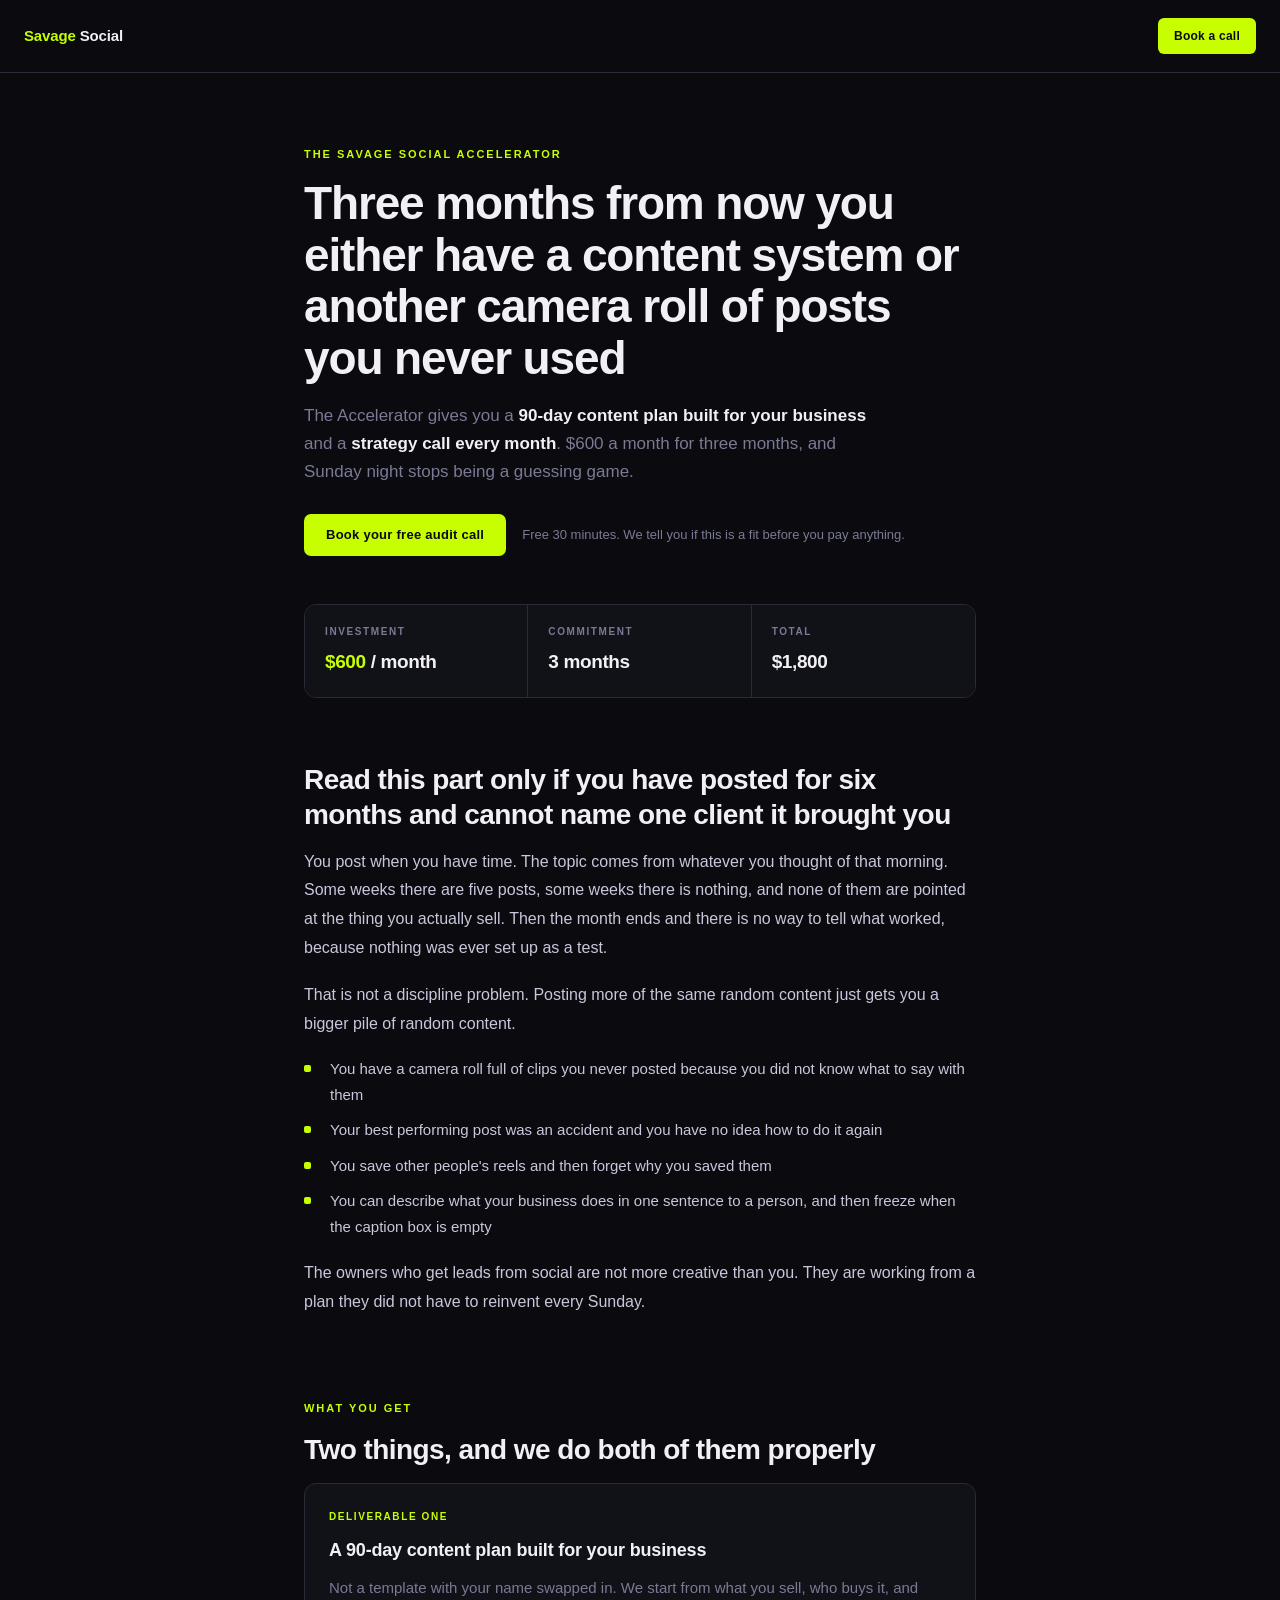
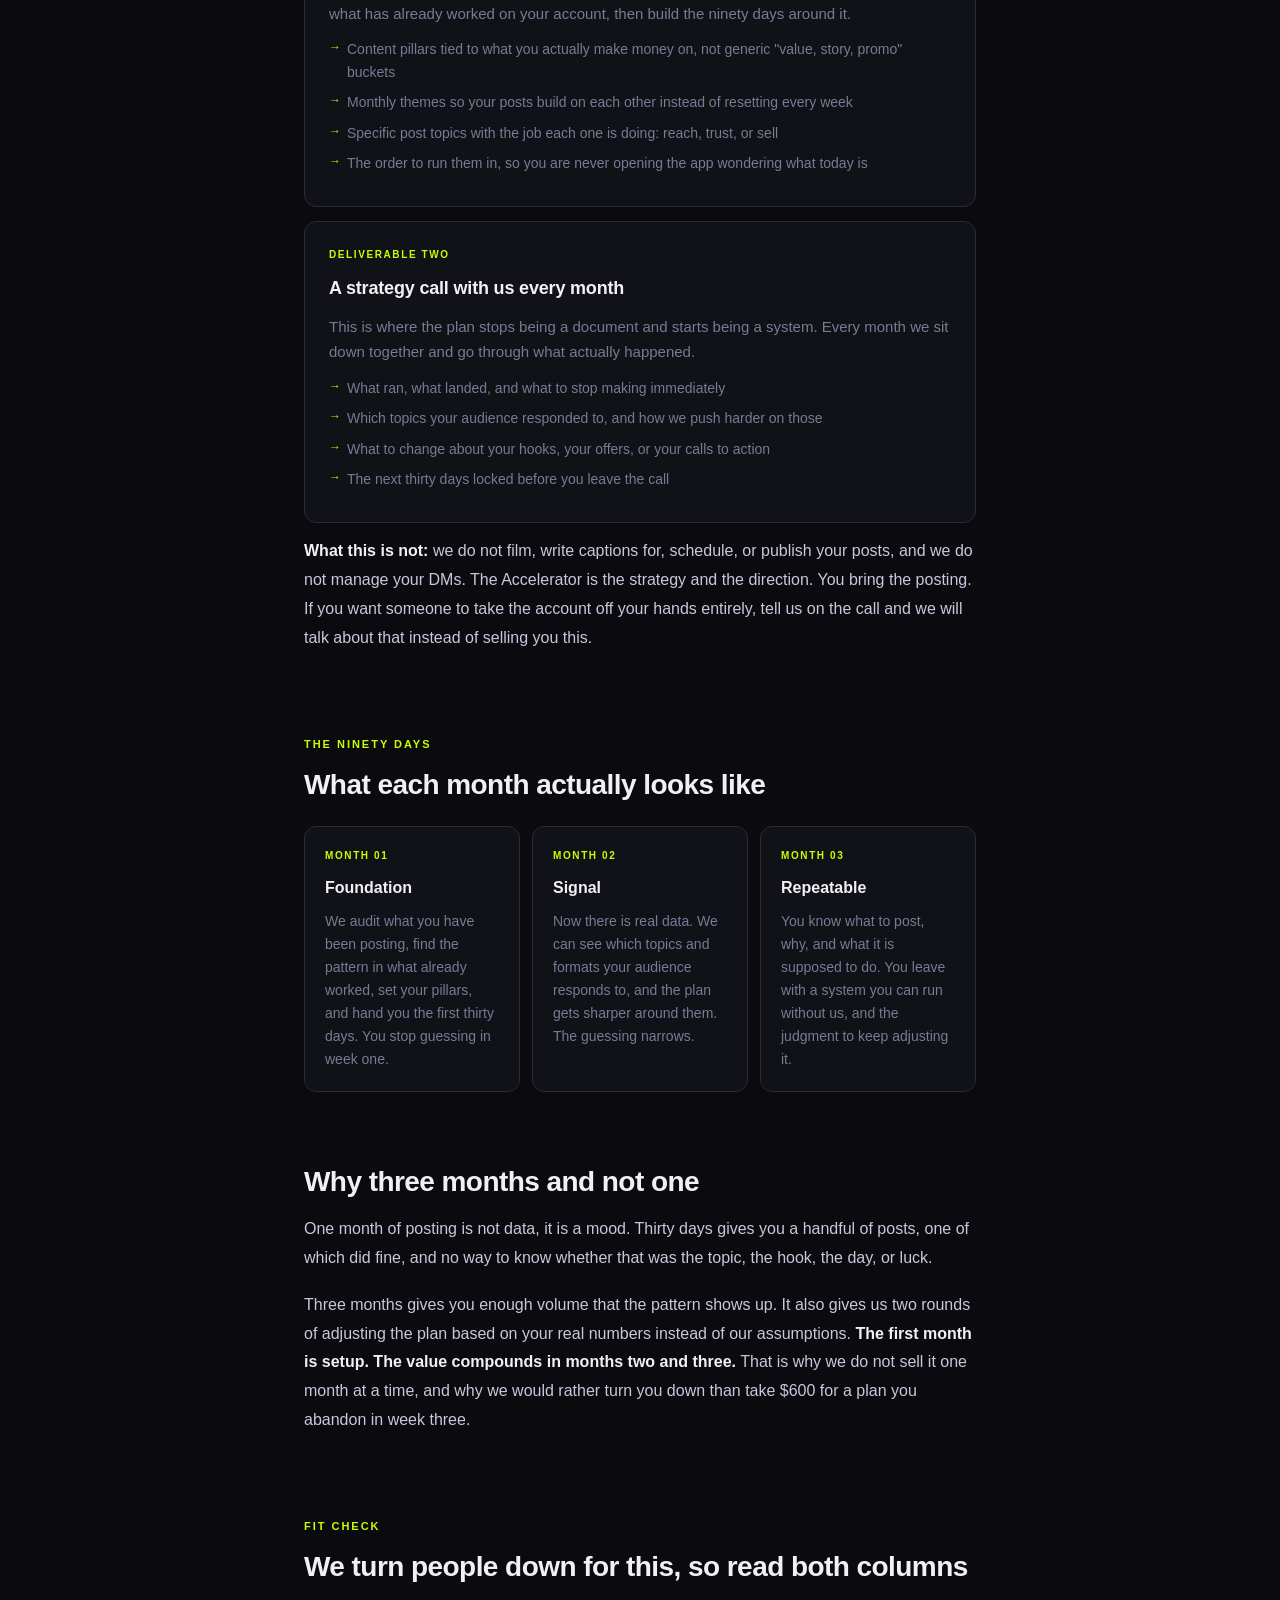
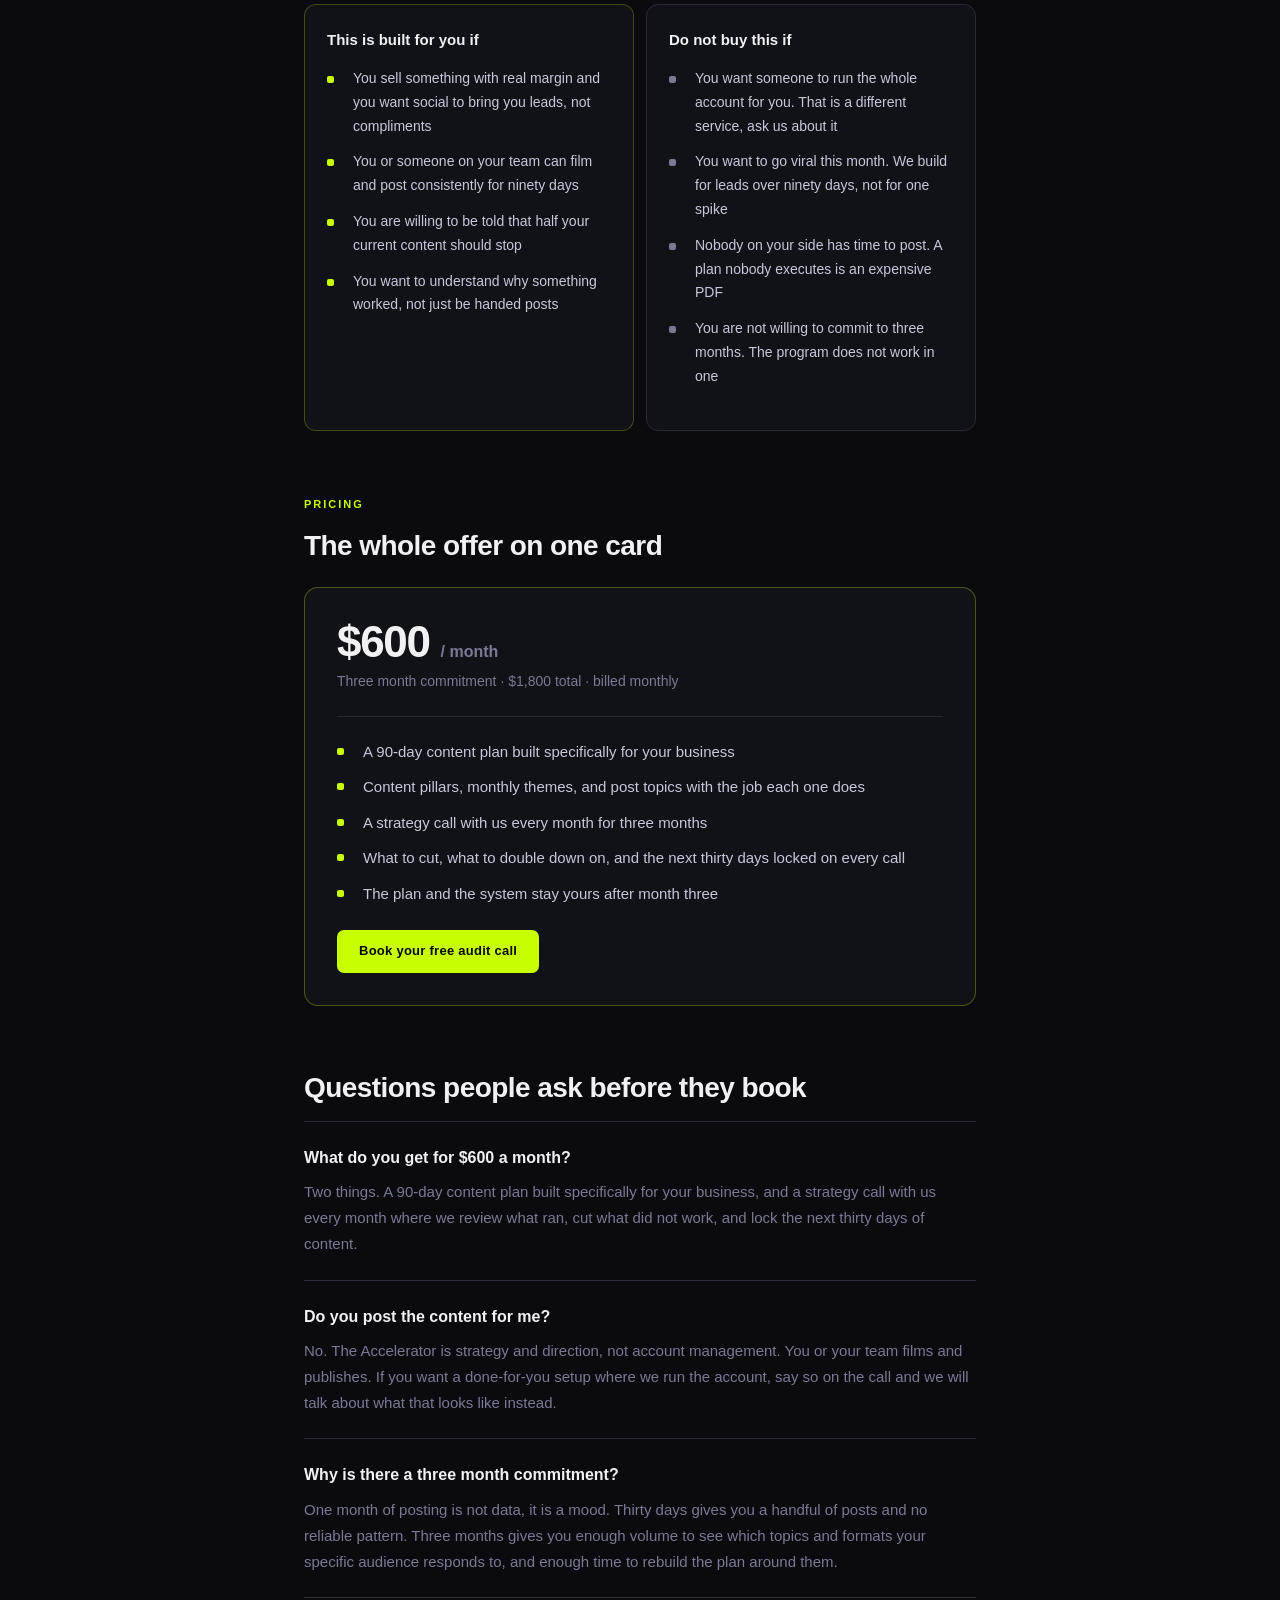
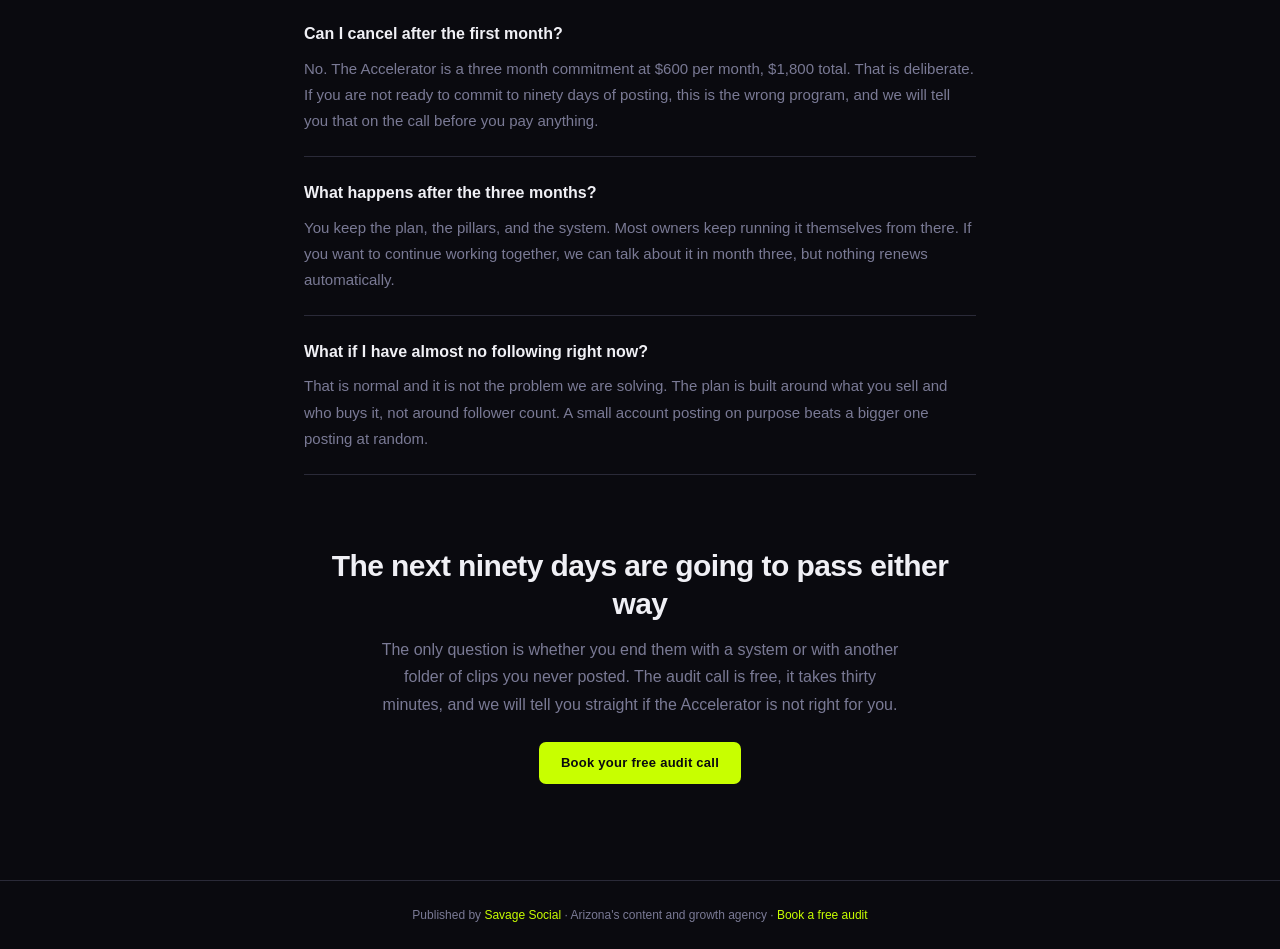
==== accelerator/index.html @ 9d1bd741 "Add SM Accelerator landing page ($600/mo, 3-month commitment) New /accelerator/ sales page for the S" ====
<!DOCTYPE html>
<html lang="en">
<head>
  <meta charset="UTF-8" />
  <meta name="viewport" content="width=device-width, initial-scale=1.0" />
  <title>Social Media Accelerator: $600/month, 3 months | Savage Social</title>
  <meta name="description" content="A 90-day content plan built for your business plus a strategy call every month. $600 a month, three month commitment, from Savage Social in Arizona." />
  <link rel="canonical" href="https://savagesocial.com/accelerator/" />
  <link rel="stylesheet" href="/styles.css" />

  <meta property="og:title" content="The Savage Social Accelerator, $600/month" />
  <meta property="og:description" content="A 90-day content plan built for your business plus a strategy call every month. Three months, because one month of posting is not data." />
  <meta property="og:type" content="website" />
  <meta property="og:url" content="https://savagesocial.com/accelerator/" />

  <script type="application/ld+json">
  {
    "@context": "https://schema.org",
    "@type": "Service",
    "name": "Savage Social Accelerator",
    "serviceType": "Social media strategy program",
    "provider": {
      "@type": "Organization",
      "name": "Savage Social",
      "url": "https://savagesocial.com"
    },
    "areaServed": "US",
    "description": "A 90-day social media content plan built for your business, plus a strategy call every month, over a three month engagement.",
    "offers": {
      "@type": "Offer",
      "price": "600",
      "priceCurrency": "USD",
      "url": "https://savagesocial.com/accelerator/",
      "priceSpecification": {
        "@type": "UnitPriceSpecification",
        "price": "600",
        "priceCurrency": "USD",
        "billingDuration": 1,
        "billingIncrement": 1,
        "unitCode": "MON"
      }
    }
  }
  </script>

  <script type="application/ld+json">
  {
    "@context": "https://schema.org",
    "@type": "FAQPage",
    "mainEntity": [
      {
        "@type": "Question",
        "name": "What do you get for $600 a month?",
        "acceptedAnswer": {
          "@type": "Answer",
          "text": "Two things. A 90-day content plan built specifically for your business, and a strategy call with us every month where we review what ran, cut what did not work, and lock the next 30 days of content."
        }
      },
      {
        "@type": "Question",
        "name": "Do you post the content for me?",
        "acceptedAnswer": {
          "@type": "Answer",
          "text": "No. The Accelerator is strategy and direction, not account management. You or your team films and publishes. If you want a done-for-you setup where we run the account, say so on the call and we will talk about what that looks like instead."
        }
      },
      {
        "@type": "Question",
        "name": "Why is there a three month commitment?",
        "acceptedAnswer": {
          "@type": "Answer",
          "text": "One month of posting is not data, it is a mood. Thirty days gives you a handful of posts and no reliable pattern. Three months gives you enough volume to see which topics and formats your specific audience responds to, and enough time to build the plan around them."
        }
      },
      {
        "@type": "Question",
        "name": "Can I cancel after the first month?",
        "acceptedAnswer": {
          "@type": "Answer",
          "text": "No. The Accelerator is a three month commitment at $600 per month, $1,800 total. That is deliberate. If you are not ready to commit to ninety days of posting, this is the wrong program and we will tell you that on the call before you pay anything."
        }
      },
      {
        "@type": "Question",
        "name": "What happens after the three months?",
        "acceptedAnswer": {
          "@type": "Answer",
          "text": "You keep the plan, the pillars, and the system. Most owners continue running it themselves. If you want to keep working together after month three, we can talk about it then, but nothing renews automatically."
        }
      }
    ]
  }
  </script>
</head>
<body>

<nav>
  <a class="nav-logo" href="https://savagesocial.com"><span>Savage</span> Social</a>
  <a class="nav-cta" href="https://calendly.com/arinatann/full-social-media-audit">Book a call</a>
</nav>

<div class="lp-hero">
  <div class="lp-eyebrow">The Savage Social Accelerator</div>
  <h1>Three months from now you either have a content system or another camera roll of posts you never used</h1>
  <p class="lp-sub">The Accelerator gives you a <strong>90-day content plan built for your business</strong> and a <strong>strategy call every month</strong>. $600 a month for three months, and Sunday night stops being a guessing game.</p>
  <div class="lp-cta-row">
    <a class="cta-btn" href="https://calendly.com/arinatann/full-social-media-audit" target="_blank">Book your free audit call</a>
    <span class="lp-cta-note">Free 30 minutes. We tell you if this is a fit before you pay anything.</span>
  </div>
</div>

<div class="price-strip-wrap">
  <div class="price-strip-inner">
    <div class="price-cell">
      <div class="price-k">Investment</div>
      <div class="price-v"><span>$600</span> / month</div>
    </div>
    <div class="price-cell">
      <div class="price-k">Commitment</div>
      <div class="price-v">3 months</div>
    </div>
    <div class="price-cell">
      <div class="price-k">Total</div>
      <div class="price-v">$1,800</div>
    </div>
  </div>
</div>

<div class="lp-section">
  <h2>Read this part only if you have posted for six months and cannot name one client it brought you</h2>
  <p>You post when you have time. The topic comes from whatever you thought of that morning. Some weeks there are five posts, some weeks there is nothing, and none of them are pointed at the thing you actually sell. Then the month ends and there is no way to tell what worked, because nothing was ever set up as a test.</p>
  <p>That is not a discipline problem. Posting more of the same random content just gets you a bigger pile of random content.</p>
  <ul class="check-list">
    <li>You have a camera roll full of clips you never posted because you did not know what to say with them</li>
    <li>Your best performing post was an accident and you have no idea how to do it again</li>
    <li>You save other people's reels and then forget why you saved them</li>
    <li>You can describe what your business does in one sentence to a person, and then freeze when the caption box is empty</li>
  </ul>
  <p>The owners who get leads from social are not more creative than you. They are working from a plan they did not have to reinvent every Sunday.</p>
</div>

<div class="lp-section">
  <div class="lp-eyebrow">What you get</div>
  <h2>Two things, and we do both of them properly</h2>

  <div class="deliverable">
    <div class="deliverable-tag">Deliverable one</div>
    <h3>A 90-day content plan built for your business</h3>
    <p>Not a template with your name swapped in. We start from what you sell, who buys it, and what has already worked on your account, then build the ninety days around it.</p>
    <ul>
      <li>Content pillars tied to what you actually make money on, not generic "value, story, promo" buckets</li>
      <li>Monthly themes so your posts build on each other instead of resetting every week</li>
      <li>Specific post topics with the job each one is doing: reach, trust, or sell</li>
      <li>The order to run them in, so you are never opening the app wondering what today is</li>
    </ul>
  </div>

  <div class="deliverable">
    <div class="deliverable-tag">Deliverable two</div>
    <h3>A strategy call with us every month</h3>
    <p>This is where the plan stops being a document and starts being a system. Every month we sit down together and go through what actually happened.</p>
    <ul>
      <li>What ran, what landed, and what to stop making immediately</li>
      <li>Which topics your audience responded to, and how we push harder on those</li>
      <li>What to change about your hooks, your offers, or your calls to action</li>
      <li>The next thirty days locked before you leave the call</li>
    </ul>
  </div>

  <p><strong>What this is not:</strong> we do not film, write captions for, schedule, or publish your posts, and we do not manage your DMs. The Accelerator is the strategy and the direction. You bring the posting. If you want someone to take the account off your hands entirely, tell us on the call and we will talk about that instead of selling you this.</p>
</div>

<div class="lp-section">
  <div class="lp-eyebrow">The ninety days</div>
  <h2>What each month actually looks like</h2>
  <div class="month-grid">
    <div class="month-card">
      <div class="month-n">Month 01</div>
      <h3>Foundation</h3>
      <p>We audit what you have been posting, find the pattern in what already worked, set your pillars, and hand you the first thirty days. You stop guessing in week one.</p>
    </div>
    <div class="month-card">
      <div class="month-n">Month 02</div>
      <h3>Signal</h3>
      <p>Now there is real data. We can see which topics and formats your audience responds to, and the plan gets sharper around them. The guessing narrows.</p>
    </div>
    <div class="month-card">
      <div class="month-n">Month 03</div>
      <h3>Repeatable</h3>
      <p>You know what to post, why, and what it is supposed to do. You leave with a system you can run without us, and the judgment to keep adjusting it.</p>
    </div>
  </div>
</div>

<div class="lp-section">
  <h2>Why three months and not one</h2>
  <p>One month of posting is not data, it is a mood. Thirty days gives you a handful of posts, one of which did fine, and no way to know whether that was the topic, the hook, the day, or luck.</p>
  <p>Three months gives you enough volume that the pattern shows up. It also gives us two rounds of adjusting the plan based on your real numbers instead of our assumptions. <strong>The first month is setup. The value compounds in months two and three.</strong> That is why we do not sell it one month at a time, and why we would rather turn you down than take $600 for a plan you abandon in week three.</p>
</div>

<div class="lp-section">
  <div class="lp-eyebrow">Fit check</div>
  <h2>We turn people down for this, so read both columns</h2>
  <div class="fit-grid">
    <div class="fit-card yes">
      <h3>This is built for you if</h3>
      <ul class="check-list">
        <li>You sell something with real margin and you want social to bring you leads, not compliments</li>
        <li>You or someone on your team can film and post consistently for ninety days</li>
        <li>You are willing to be told that half your current content should stop</li>
        <li>You want to understand why something worked, not just be handed posts</li>
      </ul>
    </div>
    <div class="fit-card">
      <h3>Do not buy this if</h3>
      <ul class="check-list x">
        <li>You want someone to run the whole account for you. That is a different service, ask us about it</li>
        <li>You want to go viral this month. We build for leads over ninety days, not for one spike</li>
        <li>Nobody on your side has time to post. A plan nobody executes is an expensive PDF</li>
        <li>You are not willing to commit to three months. The program does not work in one</li>
      </ul>
    </div>
  </div>
</div>

<div class="lp-section">
  <div class="lp-eyebrow">Pricing</div>
  <h2>The whole offer on one card</h2>
  <div class="price-card">
    <div class="price-big">$600 <em>/ month</em></div>
    <div class="price-terms">Three month commitment · $1,800 total · billed monthly</div>
    <ul class="check-list">
      <li>A 90-day content plan built specifically for your business</li>
      <li>Content pillars, monthly themes, and post topics with the job each one does</li>
      <li>A strategy call with us every month for three months</li>
      <li>What to cut, what to double down on, and the next thirty days locked on every call</li>
      <li>The plan and the system stay yours after month three</li>
    </ul>
    <a class="cta-btn" href="https://calendly.com/arinatann/full-social-media-audit" target="_blank">Book your free audit call</a>
  </div>
</div>

<div class="lp-section">
  <h2>Questions people ask before they book</h2>

  <div class="faq-item">
    <h3>What do you get for $600 a month?</h3>
    <p>Two things. A 90-day content plan built specifically for your business, and a strategy call with us every month where we review what ran, cut what did not work, and lock the next thirty days of content.</p>
  </div>

  <div class="faq-item">
    <h3>Do you post the content for me?</h3>
    <p>No. The Accelerator is strategy and direction, not account management. You or your team films and publishes. If you want a done-for-you setup where we run the account, say so on the call and we will talk about what that looks like instead.</p>
  </div>

  <div class="faq-item">
    <h3>Why is there a three month commitment?</h3>
    <p>One month of posting is not data, it is a mood. Thirty days gives you a handful of posts and no reliable pattern. Three months gives you enough volume to see which topics and formats your specific audience responds to, and enough time to rebuild the plan around them.</p>
  </div>

  <div class="faq-item">
    <h3>Can I cancel after the first month?</h3>
    <p>No. The Accelerator is a three month commitment at $600 per month, $1,800 total. That is deliberate. If you are not ready to commit to ninety days of posting, this is the wrong program, and we will tell you that on the call before you pay anything.</p>
  </div>

  <div class="faq-item">
    <h3>What happens after the three months?</h3>
    <p>You keep the plan, the pillars, and the system. Most owners keep running it themselves from there. If you want to continue working together, we can talk about it in month three, but nothing renews automatically.</p>
  </div>

  <div class="faq-item">
    <h3>What if I have almost no following right now?</h3>
    <p>That is normal and it is not the problem we are solving. The plan is built around what you sell and who buys it, not around follower count. A small account posting on purpose beats a bigger one posting at random.</p>
  </div>
</div>

<div class="lp-close">
  <h2>The next ninety days are going to pass either way</h2>
  <p>The only question is whether you end them with a system or with another folder of clips you never posted. The audit call is free, it takes thirty minutes, and we will tell you straight if the Accelerator is not right for you.</p>
  <a class="cta-btn" href="https://calendly.com/arinatann/full-social-media-audit" target="_blank">Book your free audit call</a>
</div>

<footer>
  <p>Published by <a href="https://savagesocial.com">Savage Social</a> · Arizona's content and growth agency · <a href="https://calendly.com/arinatann/full-social-media-audit">Book a free audit</a></p>
</footer>

</body>
</html>
---- styles.css ----
:root {
  --bg: #0a0a0f;
  --surface: #111118;
  --surface2: #1a1a24;
  --border: #2a2a38;
  --accent: #c8ff00;
  --text: #f0f0f5;
  --muted: #7a7a95;
  --blue: #4d9fff;
  --max: 720px;
}

*, *::before, *::after { box-sizing: border-box; margin: 0; padding: 0; }

body {
  font-family: -apple-system, BlinkMacSystemFont, 'Inter', sans-serif;
  background: var(--bg);
  color: var(--text);
  font-size: 16px;
  line-height: 1.7;
}

a { color: inherit; text-decoration: none; }

/* NAV */
nav {
  border-bottom: 1px solid var(--border);
  padding: 18px 24px;
  display: flex;
  align-items: center;
  justify-content: space-between;
}
.nav-logo {
  font-size: 15px;
  font-weight: 800;
  letter-spacing: -0.01em;
}
.nav-logo span { color: var(--accent); }
.nav-cta {
  background: var(--accent);
  color: #0a0a0f;
  font-size: 12px;
  font-weight: 700;
  padding: 8px 16px;
  border-radius: 6px;
  letter-spacing: 0.02em;
}
.nav-cta:hover { opacity: 0.88; }

/* HERO */
.hero {
  max-width: var(--max);
  margin: 64px auto 0;
  padding: 0 24px;
}
.hero-label {
  font-size: 11px;
  font-weight: 700;
  letter-spacing: 0.18em;
  text-transform: uppercase;
  color: var(--accent);
  margin-bottom: 14px;
}
.hero h1 {
  font-size: clamp(28px, 5vw, 42px);
  font-weight: 800;
  line-height: 1.15;
  letter-spacing: -0.02em;
  margin-bottom: 16px;
}
.hero p {
  font-size: 17px;
  color: var(--muted);
  max-width: 560px;
  line-height: 1.65;
}

/* POST LIST */
.post-list {
  max-width: var(--max);
  margin: 56px auto 80px;
  padding: 0 24px;
  display: flex;
  flex-direction: column;
  gap: 2px;
}
.post-item {
  display: grid;
  grid-template-columns: 1fr auto;
  align-items: start;
  gap: 16px;
  padding: 22px 0;
  border-bottom: 1px solid var(--border);
  transition: opacity 0.15s;
}
.post-item:hover { opacity: 0.8; }
.post-item:first-child { border-top: 1px solid var(--border); }
.post-topic {
  font-size: 11px;
  font-weight: 600;
  letter-spacing: 0.14em;
  text-transform: uppercase;
  color: var(--accent);
  margin-bottom: 6px;
}
.post-title {
  font-size: 18px;
  font-weight: 700;
  line-height: 1.3;
  margin-bottom: 6px;
}
.post-excerpt {
  font-size: 14px;
  color: var(--muted);
  line-height: 1.6;
}
.post-date {
  font-size: 12px;
  color: var(--muted);
  white-space: nowrap;
  margin-top: 4px;
}

/* ARTICLE */
.article-wrap {
  max-width: var(--max);
  margin: 0 auto;
  padding: 52px 24px 96px;
}
.article-back {
  font-size: 13px;
  color: var(--muted);
  display: inline-flex;
  align-items: center;
  gap: 6px;
  margin-bottom: 40px;
  transition: color 0.15s;
}
.article-back:hover { color: var(--text); }
.article-label {
  font-size: 11px;
  font-weight: 700;
  letter-spacing: 0.18em;
  text-transform: uppercase;
  color: var(--accent);
  margin-bottom: 14px;
}
.article-title {
  font-size: clamp(24px, 4vw, 36px);
  font-weight: 800;
  line-height: 1.2;
  letter-spacing: -0.02em;
  margin-bottom: 16px;
}
.article-meta {
  font-size: 13px;
  color: var(--muted);
  margin-bottom: 48px;
  padding-bottom: 24px;
  border-bottom: 1px solid var(--border);
}
.article-body p {
  font-size: 16px;
  line-height: 1.8;
  color: #c8c8dc;
  margin-bottom: 20px;
}
.article-body h2 {
  font-size: 20px;
  font-weight: 700;
  color: var(--text);
  margin: 40px 0 12px;
  letter-spacing: -0.01em;
}
.article-body h3 {
  font-size: 16px;
  font-weight: 700;
  color: var(--text);
  margin: 28px 0 8px;
}
.article-body ul, .article-body ol {
  padding-left: 20px;
  margin-bottom: 20px;
}
.article-body li {
  font-size: 16px;
  color: #c8c8dc;
  line-height: 1.75;
  margin-bottom: 6px;
}
.article-body strong { color: var(--text); font-weight: 600; }
.article-body a { color: var(--blue); text-decoration: underline; text-underline-offset: 3px; }

.step-block {
  counter-reset: steps;
  display: flex;
  flex-direction: column;
  gap: 0;
  margin: 32px 0;
  border: 1px solid var(--border);
  border-radius: 12px;
  overflow: hidden;
}
.step {
  counter-increment: steps;
  display: grid;
  grid-template-columns: 44px 1fr;
  gap: 0;
  border-bottom: 1px solid var(--border);
}
.step:last-child { border-bottom: none; }
.step-num {
  display: flex;
  align-items: flex-start;
  justify-content: center;
  padding-top: 18px;
  font-size: 11px;
  font-weight: 700;
  color: var(--accent);
  border-right: 1px solid var(--border);
  background: var(--surface);
}
.step-num::before { content: counter(steps); }
.step-content {
  padding: 18px 20px;
  background: var(--surface);
}
.step-content h3 {
  font-size: 15px;
  font-weight: 700;
  color: var(--text);
  margin: 0 0 6px !important;
}
.step-content p {
  font-size: 14px !important;
  margin-bottom: 0 !important;
  color: var(--muted) !important;
}

.prompt-block {
  background: #0d0d16;
  border: 1px solid var(--border);
  border-left: 3px solid var(--accent);
  border-radius: 8px;
  padding: 16px 18px;
  font-family: 'Courier New', monospace;
  font-size: 13px;
  color: #b8d4ff;
  white-space: pre-wrap;
  margin: 14px 0;
  line-height: 1.7;
}

.cta-box {
  background: var(--surface);
  border: 1px solid rgba(200,255,0,0.25);
  border-radius: 12px;
  padding: 28px;
  margin: 48px 0 32px;
}
.cta-box p {
  font-size: 15px;
  color: var(--text) !important;
  margin-bottom: 16px !important;
}
.cta-btn {
  display: inline-block;
  background: var(--accent);
  color: #0a0a0f;
  font-size: 13px;
  font-weight: 700;
  padding: 10px 22px;
  border-radius: 7px;
  letter-spacing: 0.02em;
}
.cta-btn:hover { opacity: 0.88; }

.sources {
  border-top: 1px solid var(--border);
  padding-top: 24px;
  margin-top: 48px;
}
.sources h3 {
  font-size: 11px !important;
  font-weight: 700 !important;
  letter-spacing: 0.15em !important;
  text-transform: uppercase !important;
  color: var(--muted) !important;
  margin: 0 0 12px !important;
}
.sources ul { padding-left: 0; list-style: none; }
.sources li { font-size: 13px; margin-bottom: 6px; }
.sources a { color: var(--blue) !important; }

/* LANDING PAGE */
.lp-hero {
  max-width: var(--max);
  margin: 0 auto;
  padding: 72px 24px 0;
}
.lp-hero h1 {
  font-size: clamp(30px, 5.4vw, 46px);
  font-weight: 800;
  line-height: 1.12;
  letter-spacing: -0.025em;
  margin-bottom: 18px;
}
.lp-hero .lp-sub {
  font-size: 17px;
  color: var(--muted);
  line-height: 1.65;
  max-width: 580px;
  margin-bottom: 28px;
}
.lp-hero .lp-sub strong { color: var(--text); font-weight: 600; }

.lp-cta-row {
  display: flex;
  align-items: center;
  flex-wrap: wrap;
  gap: 16px;
  margin-bottom: 12px;
}
.lp-cta-note {
  font-size: 13px;
  color: var(--muted);
}

.price-strip-wrap {
  max-width: var(--max);
  margin: 48px auto 0;
  padding: 0 24px;
}
.price-strip-inner {
  display: grid;
  grid-template-columns: repeat(3, 1fr);
  border: 1px solid var(--border);
  border-radius: 12px;
  overflow: hidden;
}
.price-cell {
  background: var(--surface);
  padding: 18px 20px;
  border-right: 1px solid var(--border);
}
.price-cell:last-child { border-right: none; }
.price-cell .price-k {
  font-size: 10px;
  font-weight: 700;
  letter-spacing: 0.16em;
  text-transform: uppercase;
  color: var(--muted);
  margin-bottom: 6px;
}
.price-cell .price-v {
  font-size: 19px;
  font-weight: 800;
  letter-spacing: -0.02em;
  color: var(--text);
}
.price-cell .price-v span { color: var(--accent); }

.lp-section {
  max-width: var(--max);
  margin: 0 auto;
  padding: 64px 24px 0;
}
.lp-section h2 {
  font-size: clamp(22px, 3.4vw, 28px);
  font-weight: 800;
  line-height: 1.25;
  letter-spacing: -0.02em;
  margin-bottom: 16px;
}
.lp-section p {
  font-size: 16px;
  line-height: 1.8;
  color: #c8c8dc;
  margin-bottom: 18px;
}
.lp-section p strong { color: var(--text); font-weight: 600; }
.lp-eyebrow {
  font-size: 11px;
  font-weight: 700;
  letter-spacing: 0.18em;
  text-transform: uppercase;
  color: var(--accent);
  margin-bottom: 14px;
}

.check-list { list-style: none; padding: 0; margin: 8px 0 20px; }
.check-list li {
  position: relative;
  padding-left: 26px;
  font-size: 15px;
  line-height: 1.7;
  color: #c8c8dc;
  margin-bottom: 10px;
}
.check-list li::before {
  content: "";
  position: absolute;
  left: 0;
  top: 9px;
  width: 7px;
  height: 7px;
  border-radius: 2px;
  background: var(--accent);
}
.check-list.x li::before { background: var(--muted); }

.deliverable {
  background: var(--surface);
  border: 1px solid var(--border);
  border-radius: 12px;
  padding: 24px;
  margin-bottom: 14px;
}
.deliverable-tag {
  font-size: 10px;
  font-weight: 700;
  letter-spacing: 0.16em;
  text-transform: uppercase;
  color: var(--accent);
  margin-bottom: 10px;
}
.deliverable h3 {
  font-size: 18px;
  font-weight: 700;
  letter-spacing: -0.01em;
  margin-bottom: 10px;
}
.deliverable p {
  font-size: 15px;
  color: var(--muted);
  line-height: 1.7;
  margin: 0 0 10px;
}
.deliverable p:last-child { margin-bottom: 0; }
.deliverable ul { list-style: none; padding: 0; margin: 12px 0 0; }
.deliverable li {
  font-size: 14px;
  color: var(--muted);
  line-height: 1.6;
  padding-left: 18px;
  position: relative;
  margin-bottom: 8px;
}
.deliverable li::before {
  content: "→";
  position: absolute;
  left: 0;
  color: var(--accent);
  font-size: 12px;
}

.month-grid {
  display: grid;
  grid-template-columns: repeat(3, 1fr);
  gap: 12px;
  margin: 24px 0 8px;
}
.month-card {
  background: var(--surface);
  border: 1px solid var(--border);
  border-radius: 12px;
  padding: 20px;
}
.month-card .month-n {
  font-size: 10px;
  font-weight: 700;
  letter-spacing: 0.16em;
  text-transform: uppercase;
  color: var(--accent);
  margin-bottom: 10px;
}
.month-card h3 {
  font-size: 16px;
  font-weight: 700;
  margin-bottom: 8px;
}
.month-card p {
  font-size: 14px;
  color: var(--muted);
  line-height: 1.65;
  margin: 0;
}

.fit-grid {
  display: grid;
  grid-template-columns: 1fr 1fr;
  gap: 12px;
  margin-top: 20px;
}
.fit-card {
  background: var(--surface);
  border: 1px solid var(--border);
  border-radius: 12px;
  padding: 22px;
}
.fit-card.yes { border-color: rgba(200,255,0,0.25); }
.fit-card h3 {
  font-size: 15px;
  font-weight: 700;
  margin-bottom: 14px;
}
.fit-card .check-list li { font-size: 14px; margin-bottom: 12px; }

.price-card {
  background: var(--surface);
  border: 1px solid rgba(200,255,0,0.3);
  border-radius: 14px;
  padding: 32px;
  margin-top: 24px;
}
.price-card .price-big {
  font-size: 44px;
  font-weight: 800;
  letter-spacing: -0.03em;
  line-height: 1;
  margin-bottom: 6px;
}
.price-card .price-big em {
  font-style: normal;
  font-size: 16px;
  font-weight: 600;
  color: var(--muted);
  letter-spacing: 0;
}
.price-card .price-terms {
  font-size: 14px;
  color: var(--muted);
  margin-bottom: 22px;
  padding-bottom: 22px;
  border-bottom: 1px solid var(--border);
}
.price-card .check-list { margin-bottom: 24px; }

.faq-item { border-bottom: 1px solid var(--border); padding: 22px 0; }
.faq-item:first-of-type { border-top: 1px solid var(--border); }
.faq-item h3 {
  font-size: 16px;
  font-weight: 700;
  margin-bottom: 8px;
}
.faq-item p {
  font-size: 15px;
  color: var(--muted);
  line-height: 1.75;
  margin: 0;
}

.lp-close {
  max-width: var(--max);
  margin: 0 auto;
  padding: 72px 24px 96px;
  text-align: center;
}
.lp-close h2 {
  font-size: clamp(22px, 3.6vw, 30px);
  font-weight: 800;
  line-height: 1.25;
  letter-spacing: -0.02em;
  margin-bottom: 14px;
}
.lp-close p {
  font-size: 16px;
  color: var(--muted);
  line-height: 1.7;
  max-width: 520px;
  margin: 0 auto 24px;
}

@media (max-width: 620px) {
  .month-grid, .fit-grid, .price-strip-inner { grid-template-columns: 1fr; }
  .price-cell { border-right: none; border-bottom: 1px solid var(--border); }
  .price-cell:last-child { border-bottom: none; }
}

/* FOOTER */
footer {
  border-top: 1px solid var(--border);
  padding: 24px;
  text-align: center;
  font-size: 12px;
  color: var(--muted);
}
footer a { color: var(--accent); }
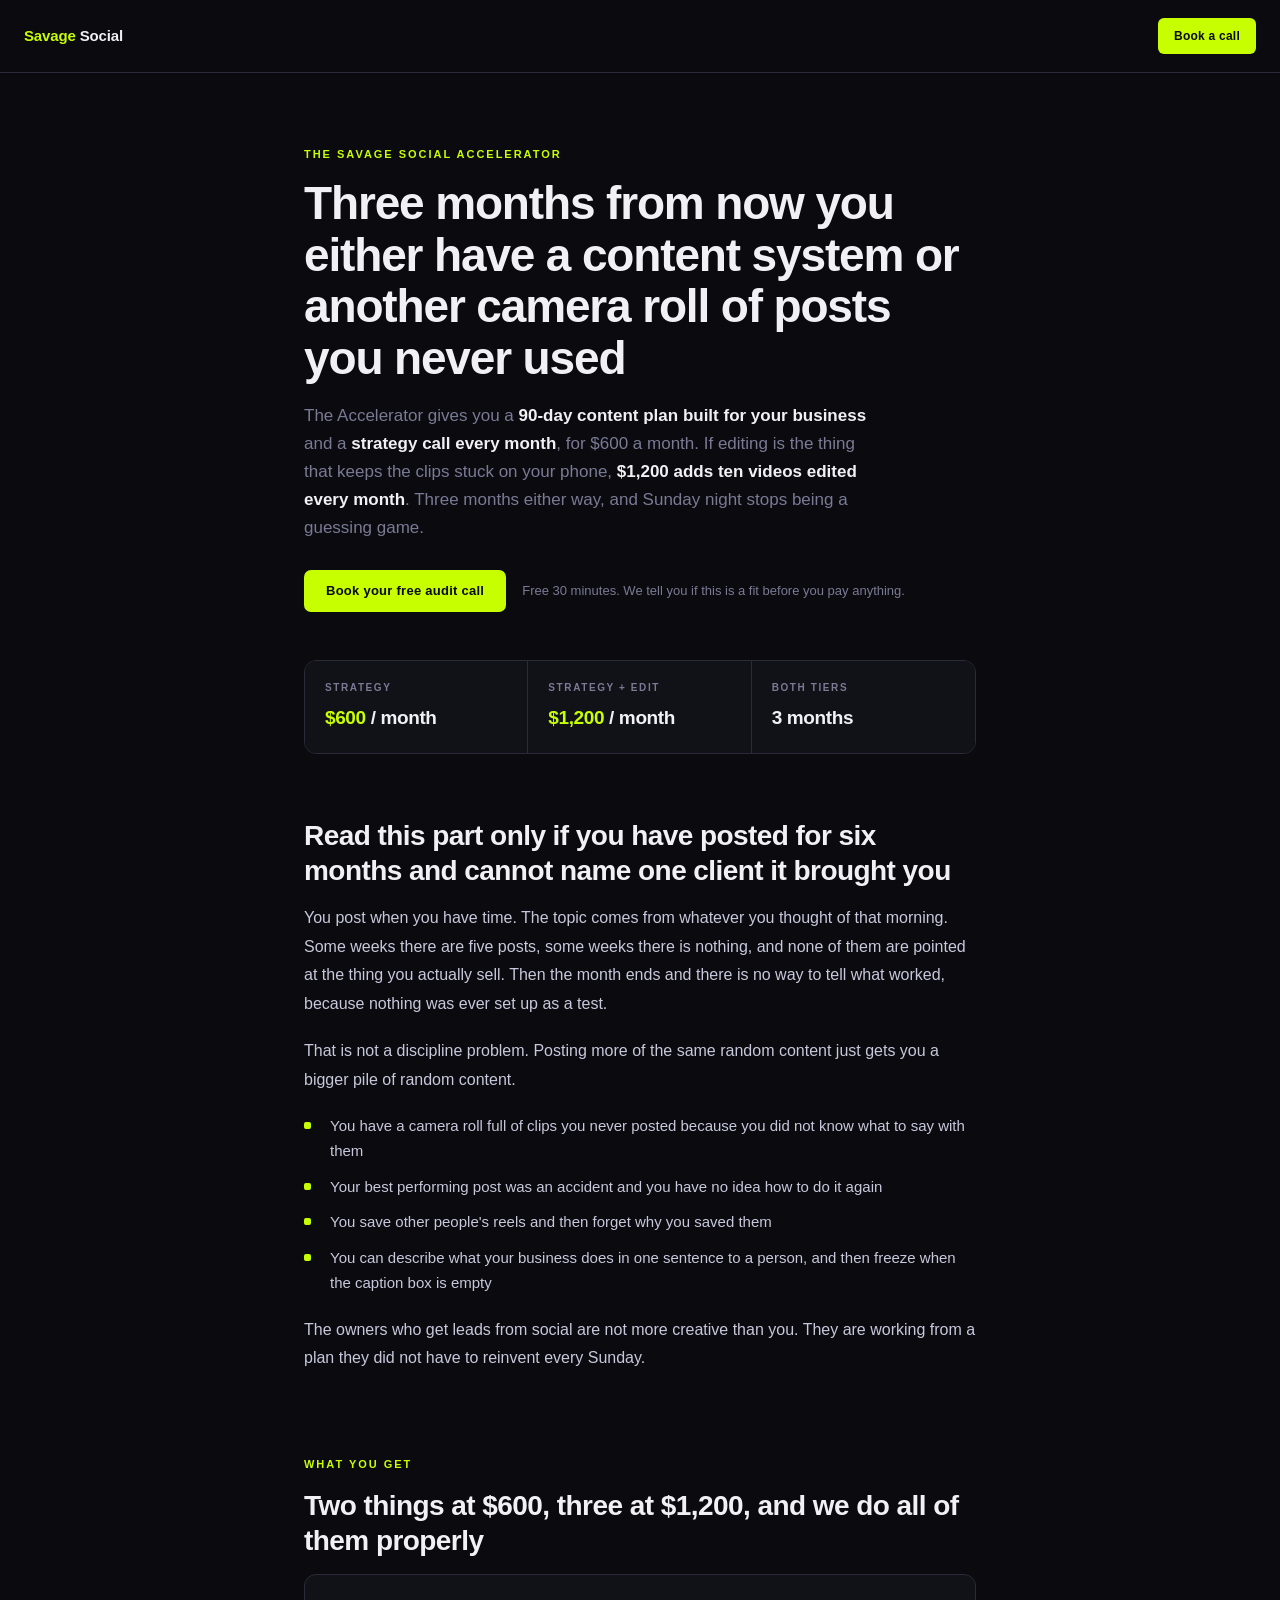
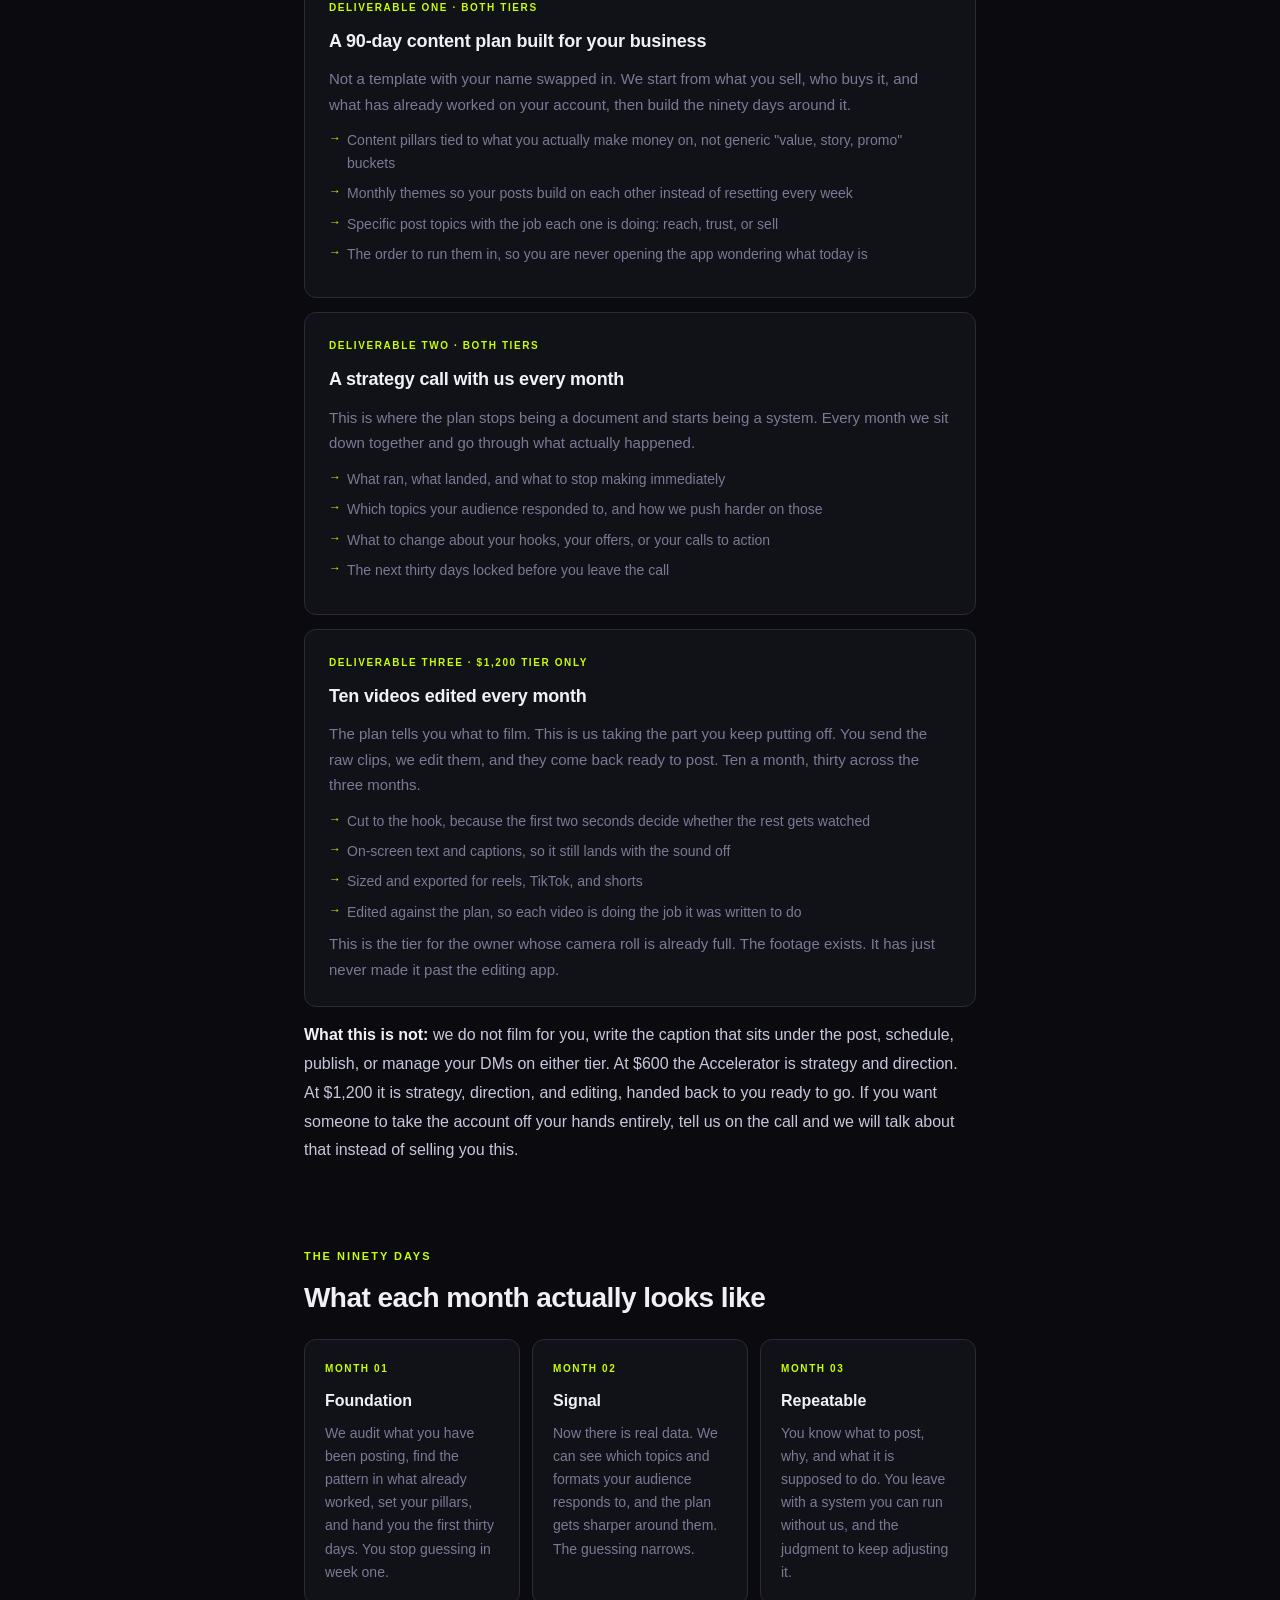
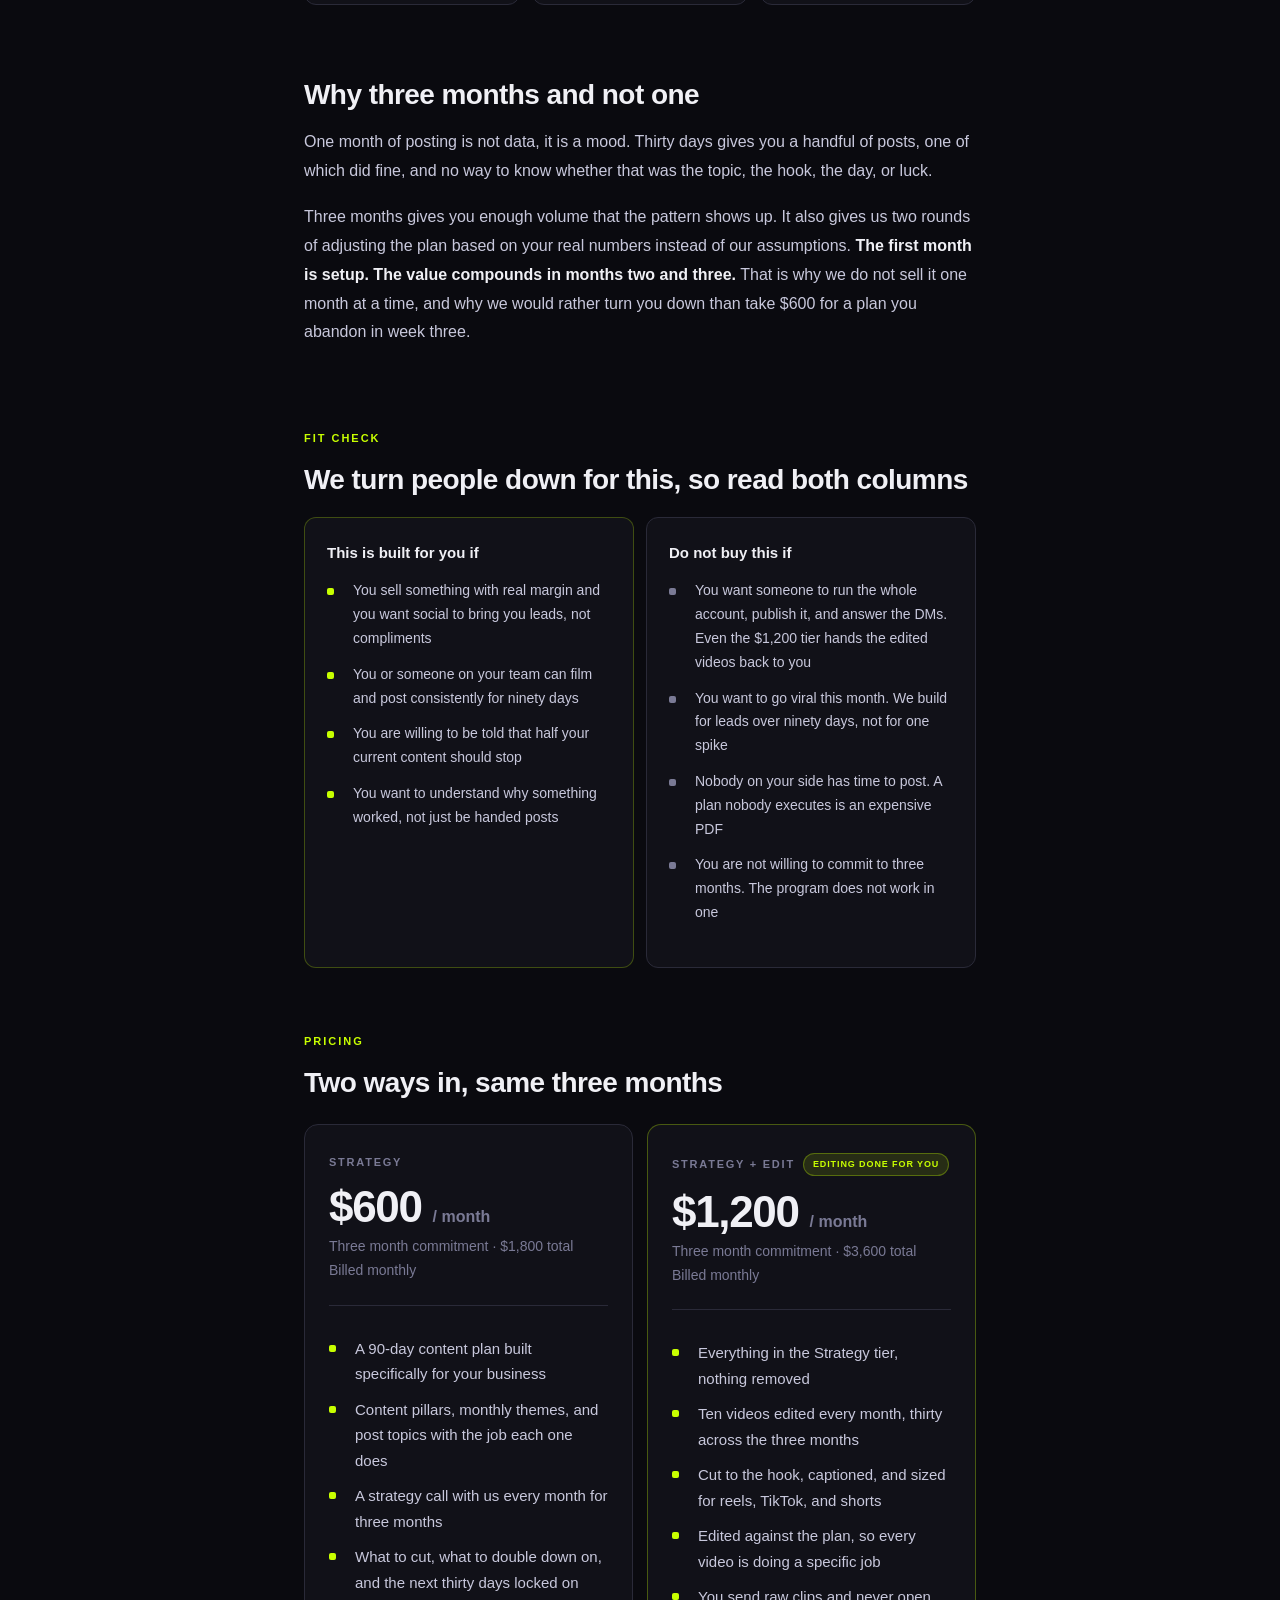
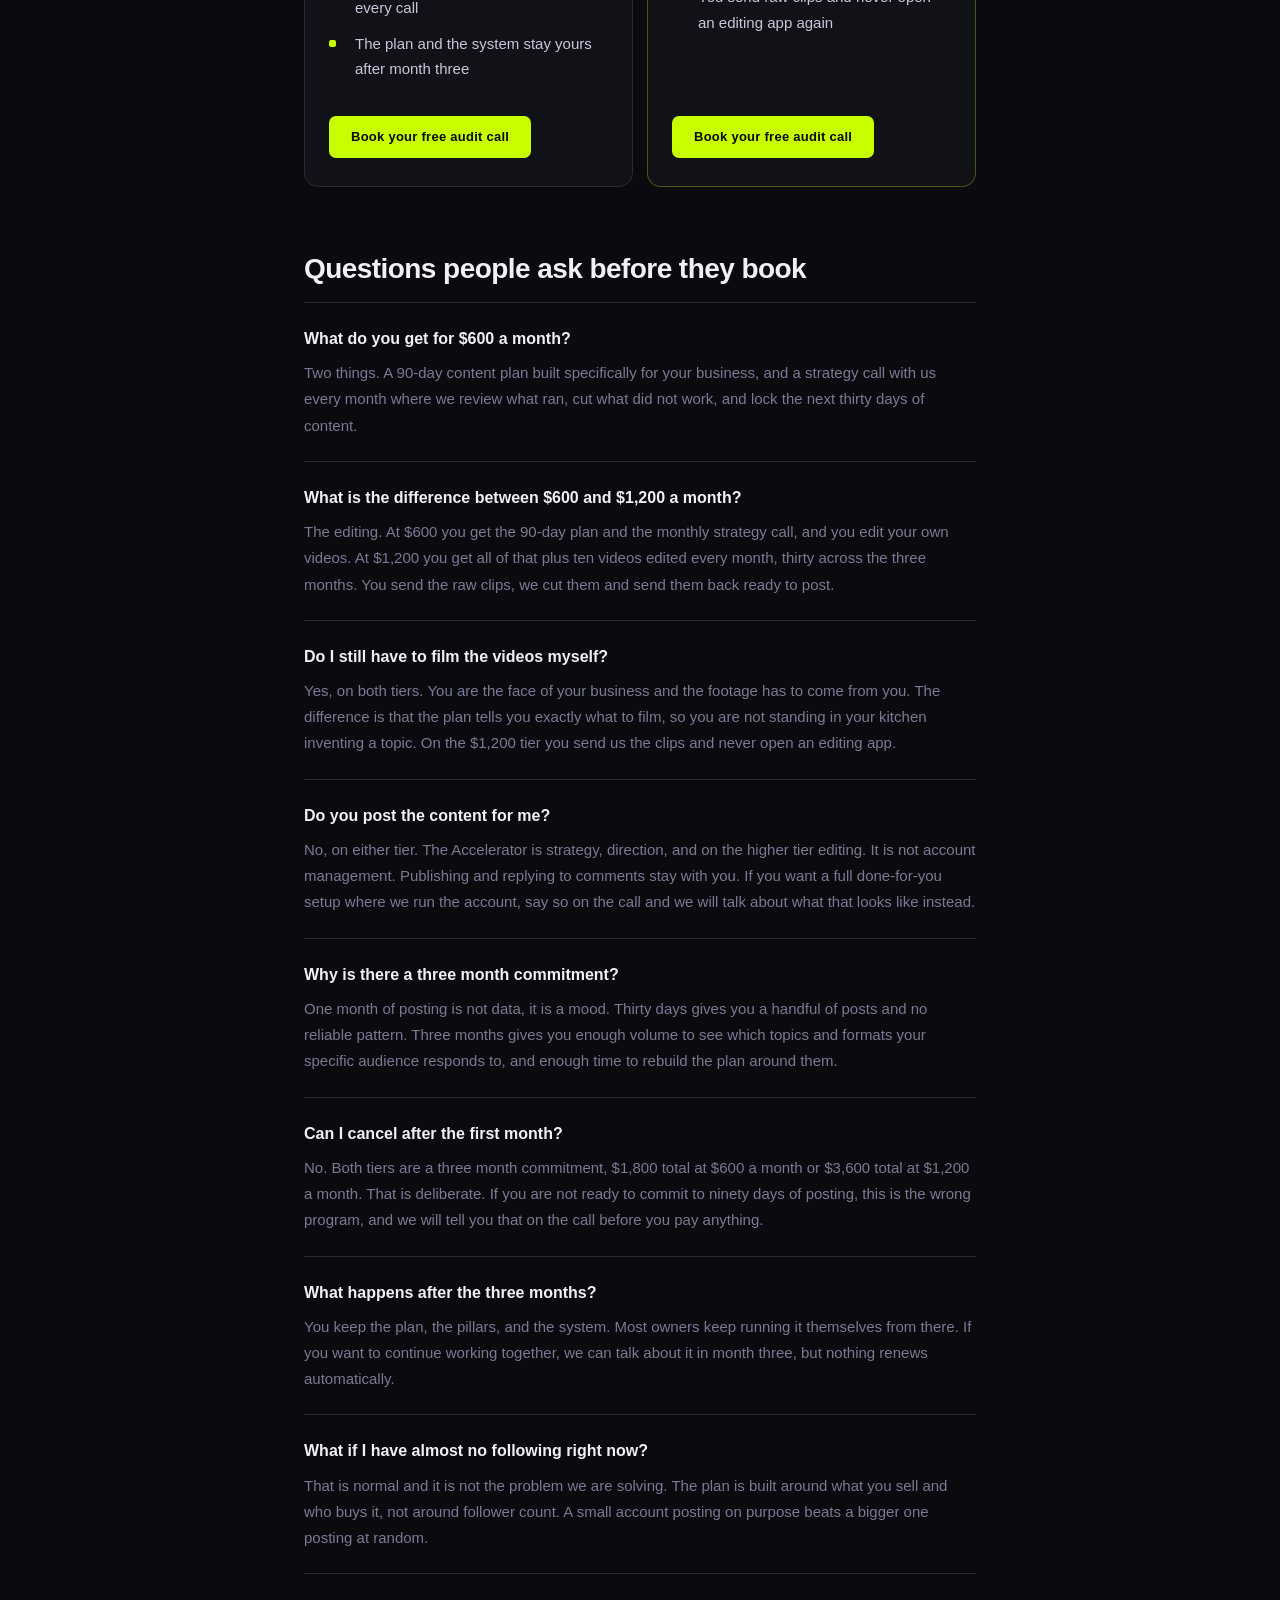
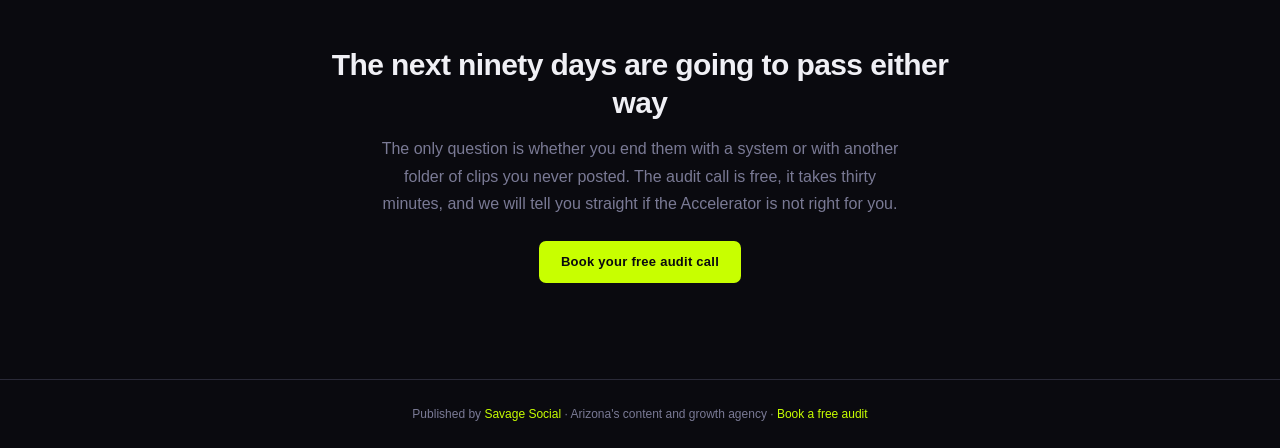
==== commit 296f96f6: "Add $1,200/month editing tier to the Accelerator page Second tier at $1,200/month over the same thre" ====
--- a/accelerator/index.html
+++ b/accelerator/index.html
@@ -3,13 +3,13 @@
 <head>
   <meta charset="UTF-8" />
   <meta name="viewport" content="width=device-width, initial-scale=1.0" />
-  <title>Social Media Accelerator: $600/month, 3 months | Savage Social</title>
-  <meta name="description" content="A 90-day content plan built for your business plus a strategy call every month. $600 a month, three month commitment, from Savage Social in Arizona." />
+  <title>Social Media Accelerator: $600 or $1,200/month, 3 months | Savage Social</title>
+  <meta name="description" content="A 90-day content plan and a strategy call every month for $600, or add ten videos edited every month for $1,200. Three month commitment, from Savage Social in Arizona." />
   <link rel="canonical" href="https://savagesocial.com/accelerator/" />
   <link rel="stylesheet" href="/styles.css" />
 
-  <meta property="og:title" content="The Savage Social Accelerator, $600/month" />
-  <meta property="og:description" content="A 90-day content plan built for your business plus a strategy call every month. Three months, because one month of posting is not data." />
+  <meta property="og:title" content="The Savage Social Accelerator, $600 or $1,200 a month" />
+  <meta property="og:description" content="A 90-day content plan and a monthly strategy call. Add ten videos edited every month and we take the editing off your plate too." />
   <meta property="og:type" content="website" />
   <meta property="og:url" content="https://savagesocial.com/accelerator/" />
 
@@ -25,21 +25,41 @@
       "url": "https://savagesocial.com"
     },
     "areaServed": "US",
-    "description": "A 90-day social media content plan built for your business, plus a strategy call every month, over a three month engagement.",
-    "offers": {
-      "@type": "Offer",
-      "price": "600",
-      "priceCurrency": "USD",
-      "url": "https://savagesocial.com/accelerator/",
-      "priceSpecification": {
-        "@type": "UnitPriceSpecification",
+    "description": "A 90-day social media content plan built for your business, plus a strategy call every month, over a three month engagement. An editing tier adds ten videos edited every month.",
+    "offers": [
+      {
+        "@type": "Offer",
+        "name": "Accelerator Strategy",
+        "description": "A 90-day content plan built for your business and a strategy call every month.",
         "price": "600",
         "priceCurrency": "USD",
-        "billingDuration": 1,
-        "billingIncrement": 1,
-        "unitCode": "MON"
+        "url": "https://savagesocial.com/accelerator/",
+        "priceSpecification": {
+          "@type": "UnitPriceSpecification",
+          "price": "600",
+          "priceCurrency": "USD",
+          "billingDuration": 1,
+          "billingIncrement": 1,
+          "unitCode": "MON"
+        }
+      },
+      {
+        "@type": "Offer",
+        "name": "Accelerator Strategy and Edit",
+        "description": "Everything in the strategy tier, plus ten videos edited every month and returned ready to post.",
+        "price": "1200",
+        "priceCurrency": "USD",
+        "url": "https://savagesocial.com/accelerator/",
+        "priceSpecification": {
+          "@type": "UnitPriceSpecification",
+          "price": "1200",
+          "priceCurrency": "USD",
+          "billingDuration": 1,
+          "billingIncrement": 1,
+          "unitCode": "MON"
+        }
       }
-    }
+    ]
   }
   </script>
 
@@ -58,10 +78,26 @@
       },
       {
         "@type": "Question",
+        "name": "What is the difference between $600 and $1,200 a month?",
+        "acceptedAnswer": {
+          "@type": "Answer",
+          "text": "The editing. At $600 you get the 90-day plan and the monthly strategy call, and you edit your own videos. At $1,200 you get all of that plus ten videos edited every month, thirty across the three months. You send the raw clips, we cut them and send them back ready to post."
+        }
+      },
+      {
+        "@type": "Question",
+        "name": "Do I still have to film the videos myself?",
+        "acceptedAnswer": {
+          "@type": "Answer",
+          "text": "Yes, on both tiers. You are the face of your business and the footage has to come from you. The plan tells you exactly what to film so you are not inventing it on the spot. On the $1,200 tier you send us the raw clips and never open an editing app."
+        }
+      },
+      {
+        "@type": "Question",
         "name": "Do you post the content for me?",
         "acceptedAnswer": {
           "@type": "Answer",
-          "text": "No. The Accelerator is strategy and direction, not account management. You or your team films and publishes. If you want a done-for-you setup where we run the account, say so on the call and we will talk about what that looks like instead."
+          "text": "No, on either tier. The Accelerator is strategy, direction, and on the higher tier editing. It is not account management. Publishing and replying to comments stay with you. If you want a full done-for-you setup where we run the account, say so on the call and we will talk about what that looks like instead."
         }
       },
       {
@@ -77,7 +113,7 @@
         "name": "Can I cancel after the first month?",
         "acceptedAnswer": {
           "@type": "Answer",
-          "text": "No. The Accelerator is a three month commitment at $600 per month, $1,800 total. That is deliberate. If you are not ready to commit to ninety days of posting, this is the wrong program and we will tell you that on the call before you pay anything."
+          "text": "No. Both tiers are a three month commitment, $1,800 total at $600 per month or $3,600 total at $1,200 per month. That is deliberate. If you are not ready to commit to ninety days of posting, this is the wrong program and we will tell you that on the call before you pay anything."
         }
       },
       {
@@ -102,7 +138,7 @@
 <div class="lp-hero">
   <div class="lp-eyebrow">The Savage Social Accelerator</div>
   <h1>Three months from now you either have a content system or another camera roll of posts you never used</h1>
-  <p class="lp-sub">The Accelerator gives you a <strong>90-day content plan built for your business</strong> and a <strong>strategy call every month</strong>. $600 a month for three months, and Sunday night stops being a guessing game.</p>
+  <p class="lp-sub">The Accelerator gives you a <strong>90-day content plan built for your business</strong> and a <strong>strategy call every month</strong>, for $600 a month. If editing is the thing that keeps the clips stuck on your phone, <strong>$1,200 adds ten videos edited every month</strong>. Three months either way, and Sunday night stops being a guessing game.</p>
   <div class="lp-cta-row">
     <a class="cta-btn" href="https://calendly.com/arinatann/full-social-media-audit" target="_blank">Book your free audit call</a>
     <span class="lp-cta-note">Free 30 minutes. We tell you if this is a fit before you pay anything.</span>
@@ -112,16 +148,16 @@
 <div class="price-strip-wrap">
   <div class="price-strip-inner">
     <div class="price-cell">
-      <div class="price-k">Investment</div>
+      <div class="price-k">Strategy</div>
       <div class="price-v"><span>$600</span> / month</div>
     </div>
     <div class="price-cell">
-      <div class="price-k">Commitment</div>
+      <div class="price-k">Strategy + edit</div>
+      <div class="price-v"><span>$1,200</span> / month</div>
+    </div>
+    <div class="price-cell">
+      <div class="price-k">Both tiers</div>
       <div class="price-v">3 months</div>
-    </div>
-    <div class="price-cell">
-      <div class="price-k">Total</div>
-      <div class="price-v">$1,800</div>
     </div>
   </div>
 </div>
@@ -141,10 +177,10 @@
 
 <div class="lp-section">
   <div class="lp-eyebrow">What you get</div>
-  <h2>Two things, and we do both of them properly</h2>
+  <h2>Two things at $600, three at $1,200, and we do all of them properly</h2>
 
   <div class="deliverable">
-    <div class="deliverable-tag">Deliverable one</div>
+    <div class="deliverable-tag">Deliverable one · both tiers</div>
     <h3>A 90-day content plan built for your business</h3>
     <p>Not a template with your name swapped in. We start from what you sell, who buys it, and what has already worked on your account, then build the ninety days around it.</p>
     <ul>
@@ -156,7 +192,7 @@
   </div>
 
   <div class="deliverable">
-    <div class="deliverable-tag">Deliverable two</div>
+    <div class="deliverable-tag">Deliverable two · both tiers</div>
     <h3>A strategy call with us every month</h3>
     <p>This is where the plan stops being a document and starts being a system. Every month we sit down together and go through what actually happened.</p>
     <ul>
@@ -167,7 +203,20 @@
     </ul>
   </div>
 
-  <p><strong>What this is not:</strong> we do not film, write captions for, schedule, or publish your posts, and we do not manage your DMs. The Accelerator is the strategy and the direction. You bring the posting. If you want someone to take the account off your hands entirely, tell us on the call and we will talk about that instead of selling you this.</p>
+  <div class="deliverable">
+    <div class="deliverable-tag">Deliverable three · $1,200 tier only</div>
+    <h3>Ten videos edited every month</h3>
+    <p>The plan tells you what to film. This is us taking the part you keep putting off. You send the raw clips, we edit them, and they come back ready to post. Ten a month, thirty across the three months.</p>
+    <ul>
+      <li>Cut to the hook, because the first two seconds decide whether the rest gets watched</li>
+      <li>On-screen text and captions, so it still lands with the sound off</li>
+      <li>Sized and exported for reels, TikTok, and shorts</li>
+      <li>Edited against the plan, so each video is doing the job it was written to do</li>
+    </ul>
+    <p>This is the tier for the owner whose camera roll is already full. The footage exists. It has just never made it past the editing app.</p>
+  </div>
+
+  <p><strong>What this is not:</strong> we do not film for you, write the caption that sits under the post, schedule, publish, or manage your DMs on either tier. At $600 the Accelerator is strategy and direction. At $1,200 it is strategy, direction, and editing, handed back to you ready to go. If you want someone to take the account off your hands entirely, tell us on the call and we will talk about that instead of selling you this.</p>
 </div>
 
 <div class="lp-section">
@@ -214,7 +263,7 @@
     <div class="fit-card">
       <h3>Do not buy this if</h3>
       <ul class="check-list x">
-        <li>You want someone to run the whole account for you. That is a different service, ask us about it</li>
+        <li>You want someone to run the whole account, publish it, and answer the DMs. Even the $1,200 tier hands the edited videos back to you</li>
         <li>You want to go viral this month. We build for leads over ninety days, not for one spike</li>
         <li>Nobody on your side has time to post. A plan nobody executes is an expensive PDF</li>
         <li>You are not willing to commit to three months. The program does not work in one</li>
@@ -225,18 +274,37 @@
 
 <div class="lp-section">
   <div class="lp-eyebrow">Pricing</div>
-  <h2>The whole offer on one card</h2>
-  <div class="price-card">
-    <div class="price-big">$600 <em>/ month</em></div>
-    <div class="price-terms">Three month commitment · $1,800 total · billed monthly</div>
-    <ul class="check-list">
-      <li>A 90-day content plan built specifically for your business</li>
-      <li>Content pillars, monthly themes, and post topics with the job each one does</li>
-      <li>A strategy call with us every month for three months</li>
-      <li>What to cut, what to double down on, and the next thirty days locked on every call</li>
-      <li>The plan and the system stay yours after month three</li>
-    </ul>
-    <a class="cta-btn" href="https://calendly.com/arinatann/full-social-media-audit" target="_blank">Book your free audit call</a>
+  <h2>Two ways in, same three months</h2>
+  <div class="tier-grid">
+
+    <div class="price-card base">
+      <div class="tier-name">Strategy</div>
+      <div class="price-big">$600 <em>/ month</em></div>
+      <div class="price-terms">Three month commitment · $1,800 total <span class="billing">Billed monthly</span></div>
+      <ul class="check-list">
+        <li>A 90-day content plan built specifically for your business</li>
+        <li>Content pillars, monthly themes, and post topics with the job each one does</li>
+        <li>A strategy call with us every month for three months</li>
+        <li>What to cut, what to double down on, and the next thirty days locked on every call</li>
+        <li>The plan and the system stay yours after month three</li>
+      </ul>
+      <a class="cta-btn" href="https://calendly.com/arinatann/full-social-media-audit" target="_blank">Book your free audit call</a>
+    </div>
+
+    <div class="price-card">
+      <div class="tier-name">Strategy + edit <span class="tier-badge">Editing done for you</span></div>
+      <div class="price-big">$1,200 <em>/ month</em></div>
+      <div class="price-terms">Three month commitment · $3,600 total <span class="billing">Billed monthly</span></div>
+      <ul class="check-list">
+        <li>Everything in the Strategy tier, nothing removed</li>
+        <li>Ten videos edited every month, thirty across the three months</li>
+        <li>Cut to the hook, captioned, and sized for reels, TikTok, and shorts</li>
+        <li>Edited against the plan, so every video is doing a specific job</li>
+        <li>You send raw clips and never open an editing app again</li>
+      </ul>
+      <a class="cta-btn" href="https://calendly.com/arinatann/full-social-media-audit" target="_blank">Book your free audit call</a>
+    </div>
+
   </div>
 </div>
 
@@ -249,8 +317,18 @@
   </div>
 
   <div class="faq-item">
+    <h3>What is the difference between $600 and $1,200 a month?</h3>
+    <p>The editing. At $600 you get the 90-day plan and the monthly strategy call, and you edit your own videos. At $1,200 you get all of that plus ten videos edited every month, thirty across the three months. You send the raw clips, we cut them and send them back ready to post.</p>
+  </div>
+
+  <div class="faq-item">
+    <h3>Do I still have to film the videos myself?</h3>
+    <p>Yes, on both tiers. You are the face of your business and the footage has to come from you. The difference is that the plan tells you exactly what to film, so you are not standing in your kitchen inventing a topic. On the $1,200 tier you send us the clips and never open an editing app.</p>
+  </div>
+
+  <div class="faq-item">
     <h3>Do you post the content for me?</h3>
-    <p>No. The Accelerator is strategy and direction, not account management. You or your team films and publishes. If you want a done-for-you setup where we run the account, say so on the call and we will talk about what that looks like instead.</p>
+    <p>No, on either tier. The Accelerator is strategy, direction, and on the higher tier editing. It is not account management. Publishing and replying to comments stay with you. If you want a full done-for-you setup where we run the account, say so on the call and we will talk about what that looks like instead.</p>
   </div>
 
   <div class="faq-item">
@@ -260,7 +338,7 @@
 
   <div class="faq-item">
     <h3>Can I cancel after the first month?</h3>
-    <p>No. The Accelerator is a three month commitment at $600 per month, $1,800 total. That is deliberate. If you are not ready to commit to ninety days of posting, this is the wrong program, and we will tell you that on the call before you pay anything.</p>
+    <p>No. Both tiers are a three month commitment, $1,800 total at $600 a month or $3,600 total at $1,200 a month. That is deliberate. If you are not ready to commit to ninety days of posting, this is the wrong program, and we will tell you that on the call before you pay anything.</p>
   </div>
 
   <div class="faq-item">
--- a/styles.css
+++ b/styles.css
@@ -513,6 +513,44 @@
   padding: 32px;
   margin-top: 24px;
 }
+.tier-grid {
+  display: grid;
+  grid-template-columns: 1fr 1fr;
+  gap: 14px;
+  align-items: stretch;
+  margin-top: 24px;
+}
+.tier-grid .price-card {
+  margin-top: 0;
+  padding: 28px 24px;
+  display: flex;
+  flex-direction: column;
+}
+.tier-grid .price-card .check-list { margin-bottom: 24px; }
+.tier-grid .price-card .cta-btn { margin-top: auto; align-self: flex-start; }
+.price-terms .billing { display: block; }
+.price-card.base { border-color: var(--border); }
+.tier-name {
+  font-size: 11px;
+  font-weight: 700;
+  letter-spacing: 0.16em;
+  text-transform: uppercase;
+  color: var(--muted);
+  margin-bottom: 14px;
+  display: flex;
+  flex-wrap: wrap;
+  align-items: center;
+  gap: 8px;
+}
+.tier-badge {
+  background: rgba(200,255,0,0.12);
+  border: 1px solid rgba(200,255,0,0.3);
+  color: var(--accent);
+  border-radius: 999px;
+  padding: 3px 9px;
+  font-size: 9px;
+  letter-spacing: 0.1em;
+}
 .price-card .price-big {
   font-size: 44px;
   font-weight: 800;
@@ -572,7 +610,7 @@
 }
 
 @media (max-width: 620px) {
-  .month-grid, .fit-grid, .price-strip-inner { grid-template-columns: 1fr; }
+  .month-grid, .fit-grid, .price-strip-inner, .tier-grid { grid-template-columns: 1fr; }
   .price-cell { border-right: none; border-bottom: 1px solid var(--border); }
   .price-cell:last-child { border-bottom: none; }
 }
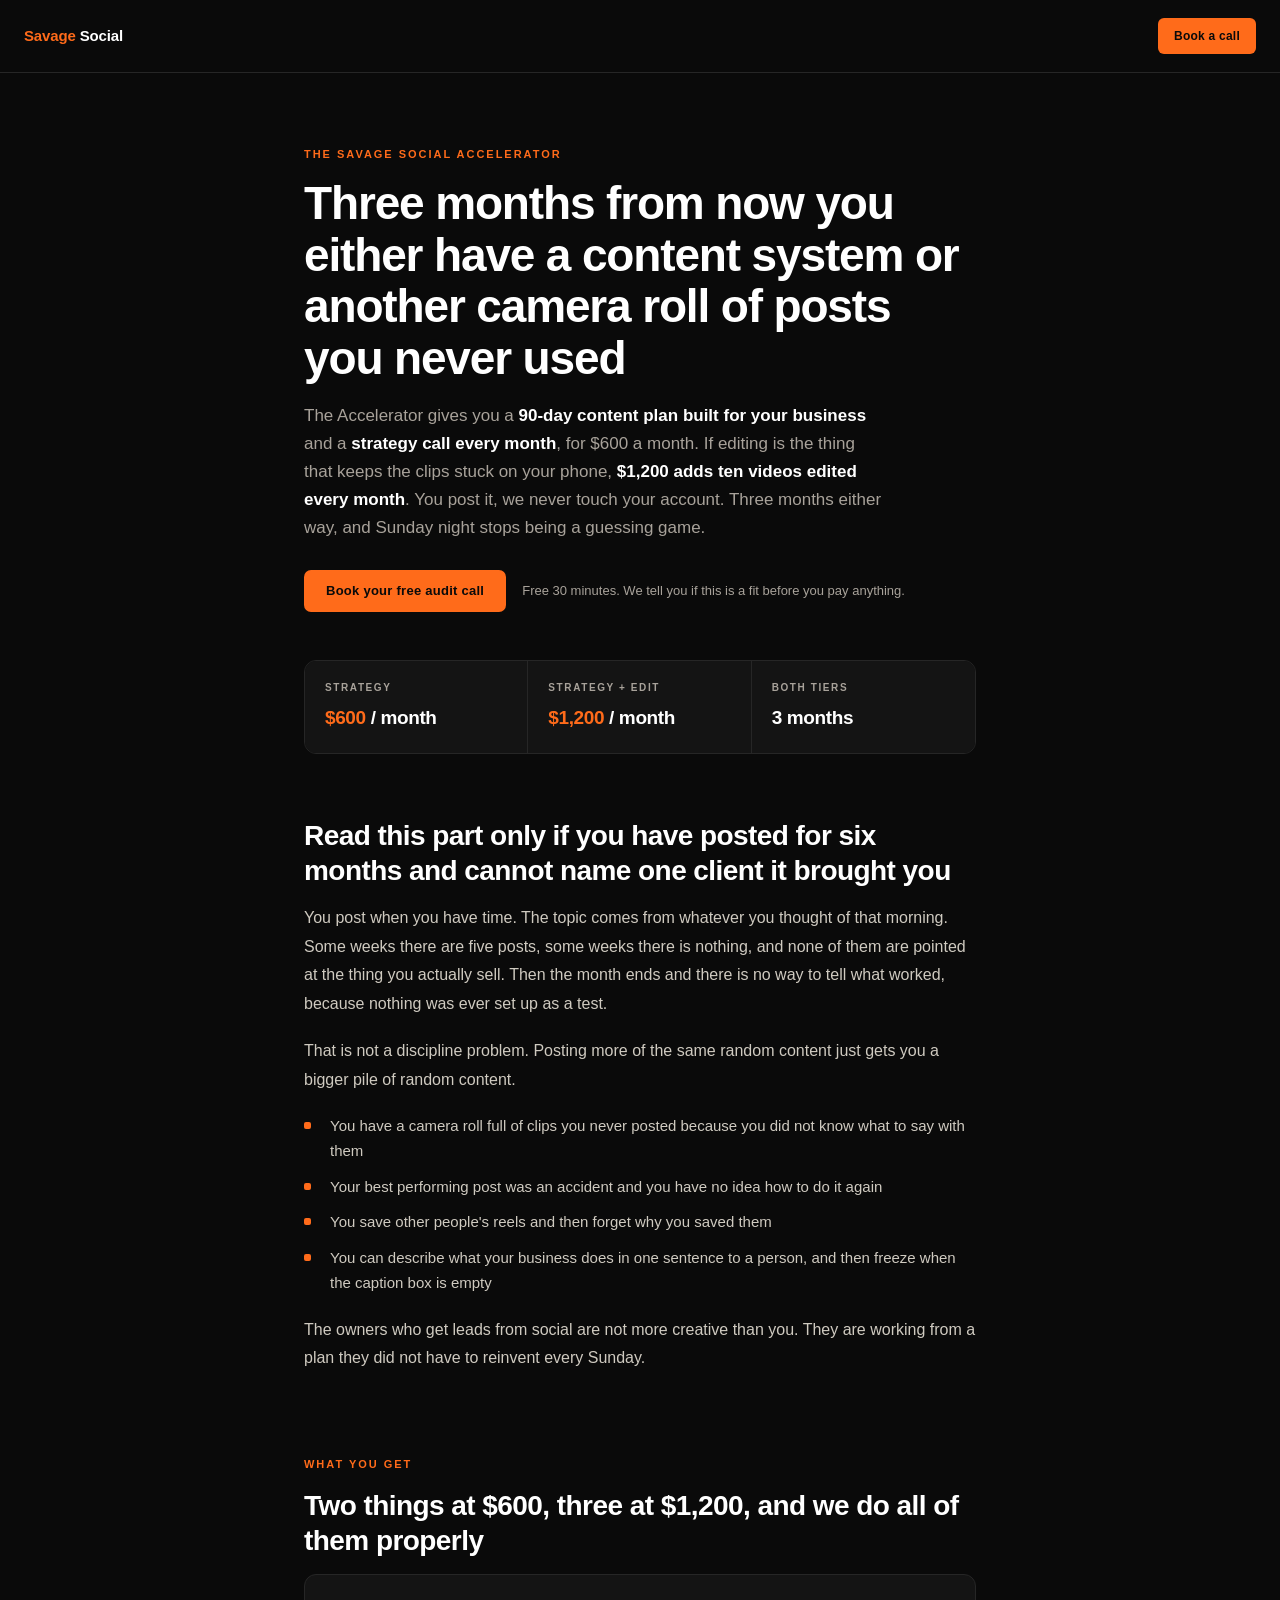
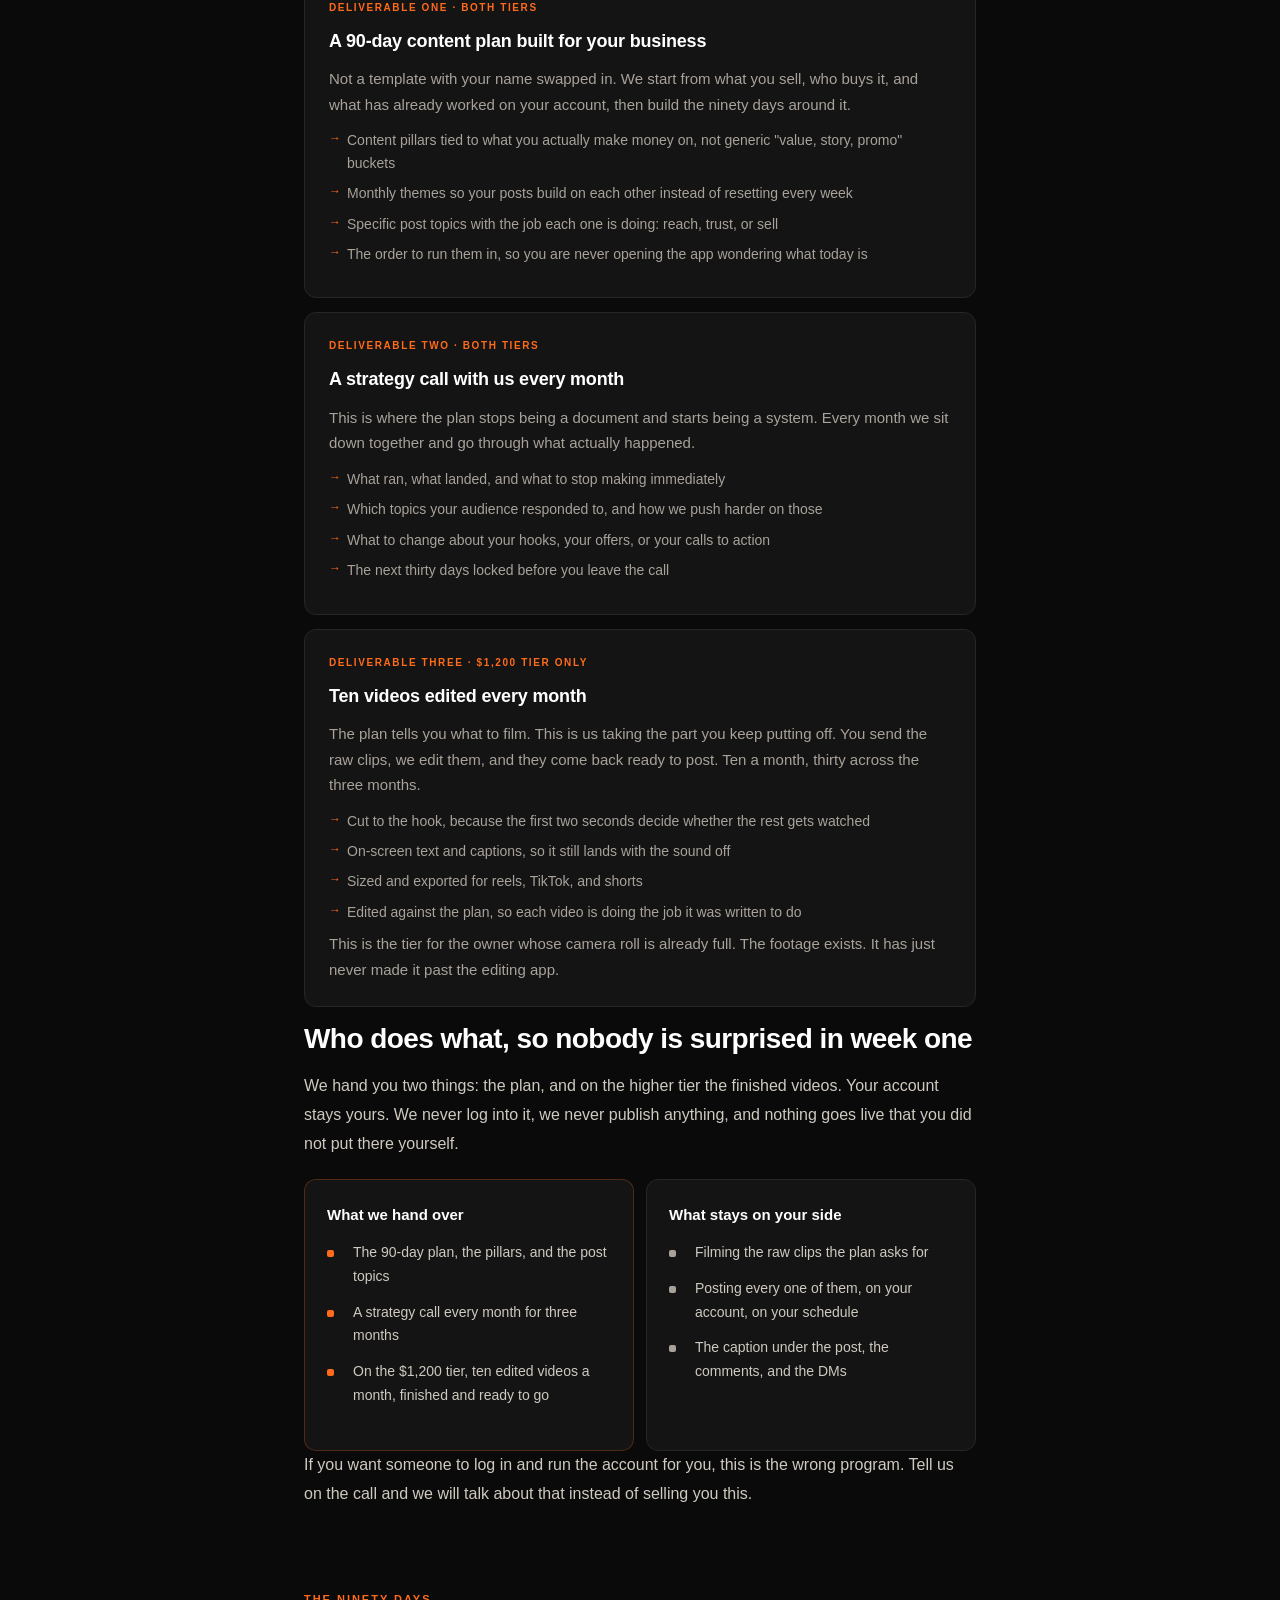
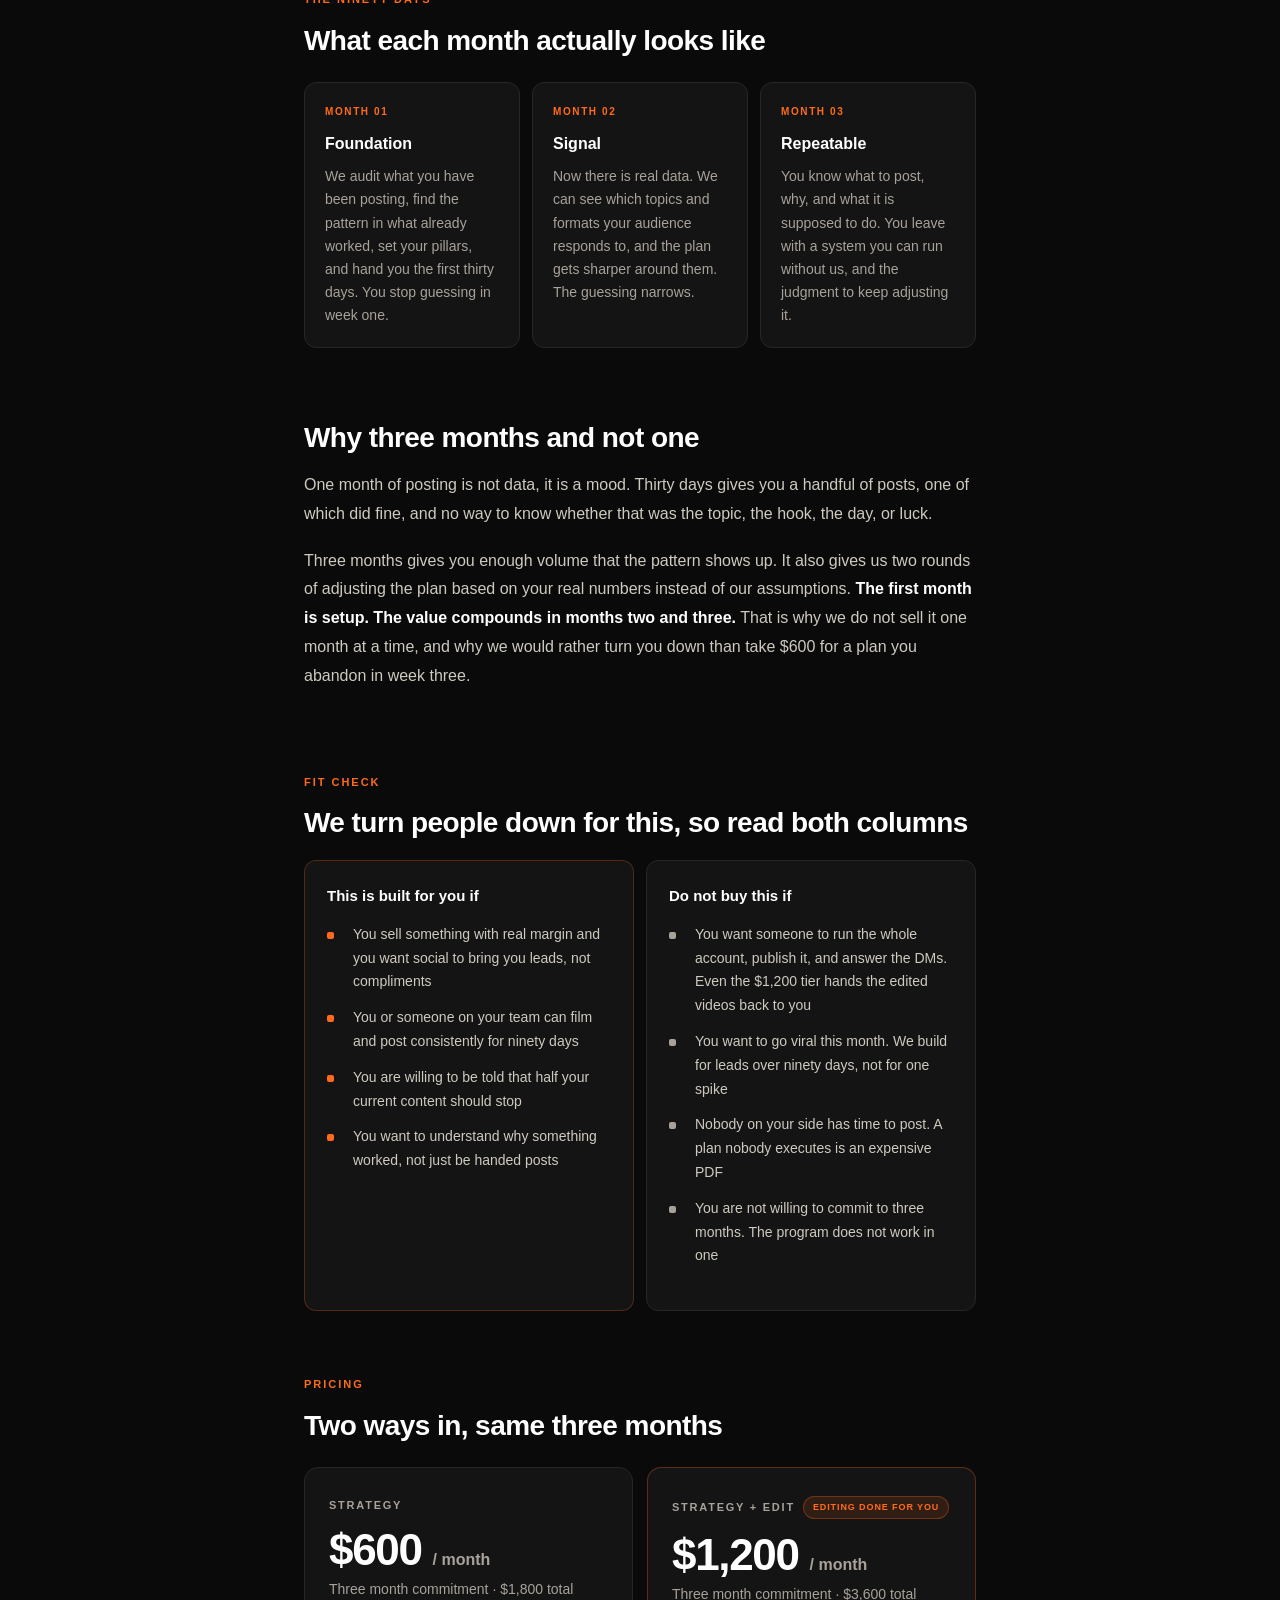
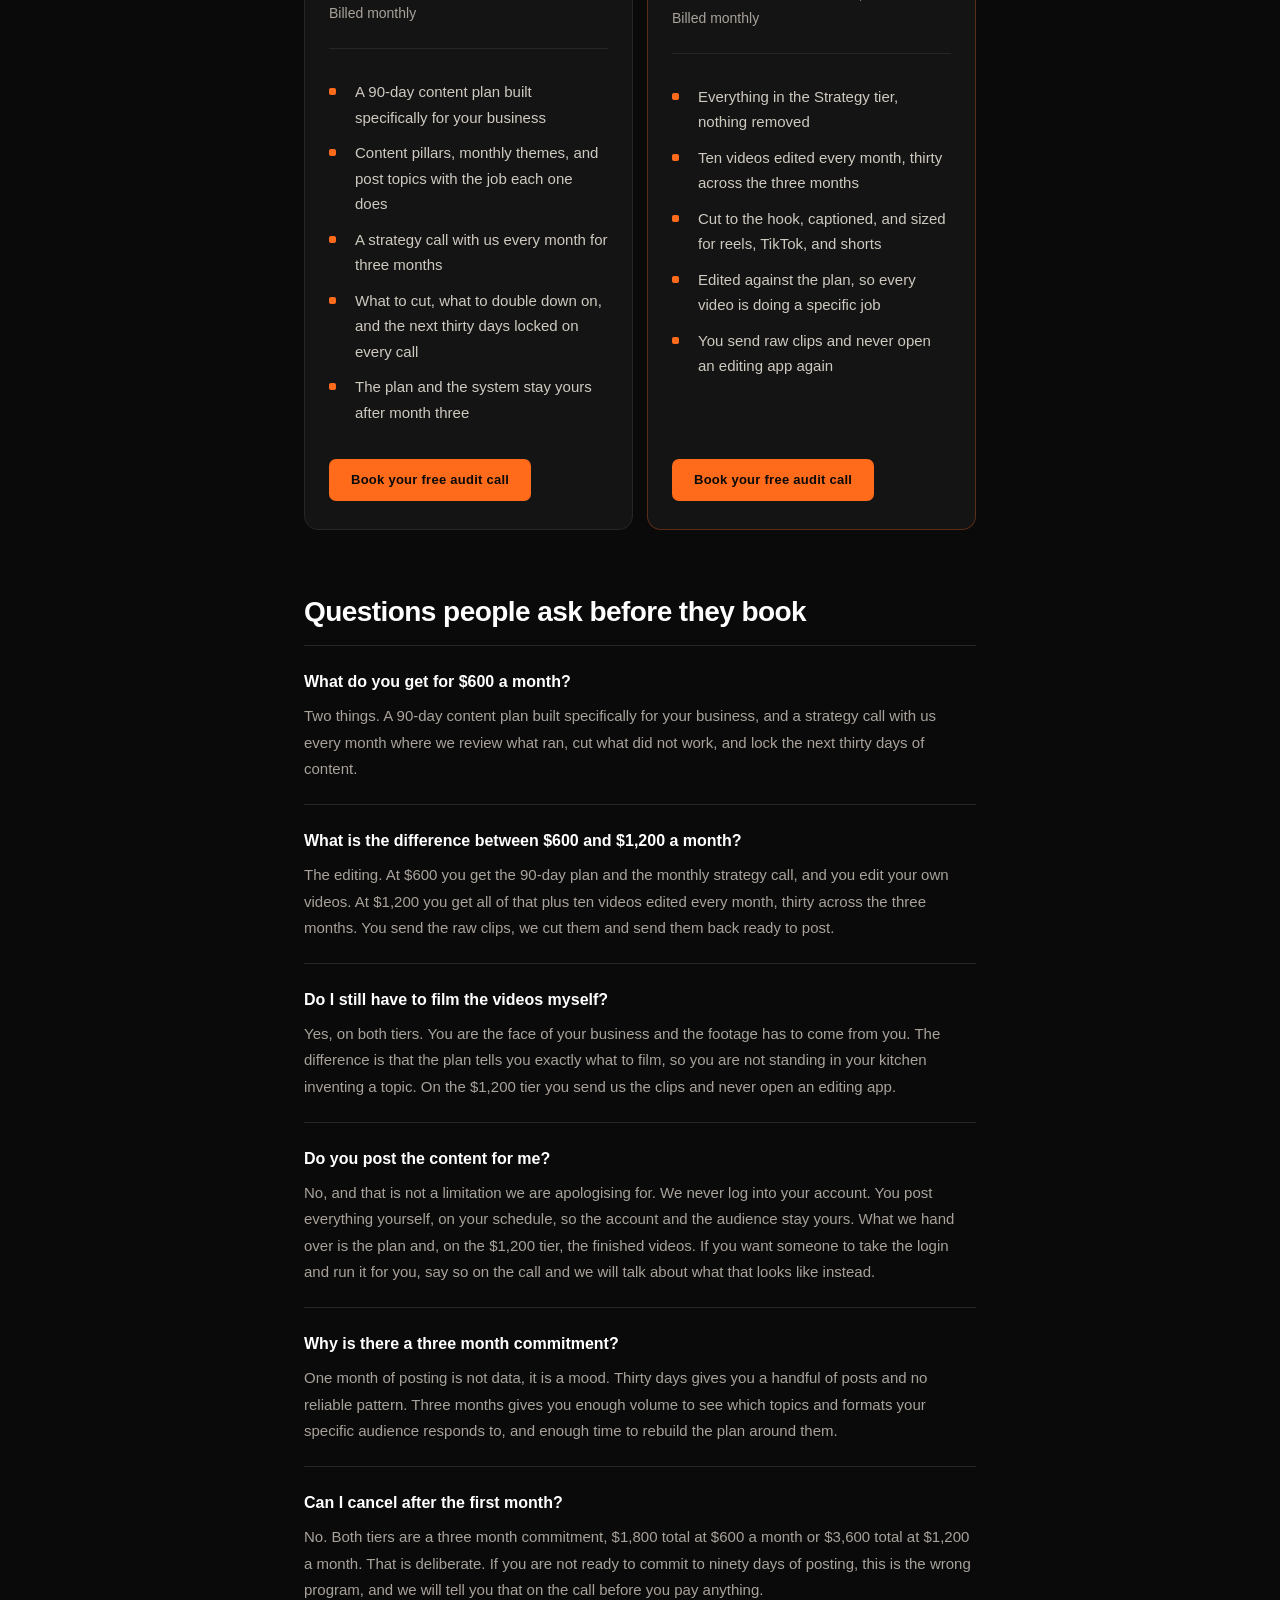
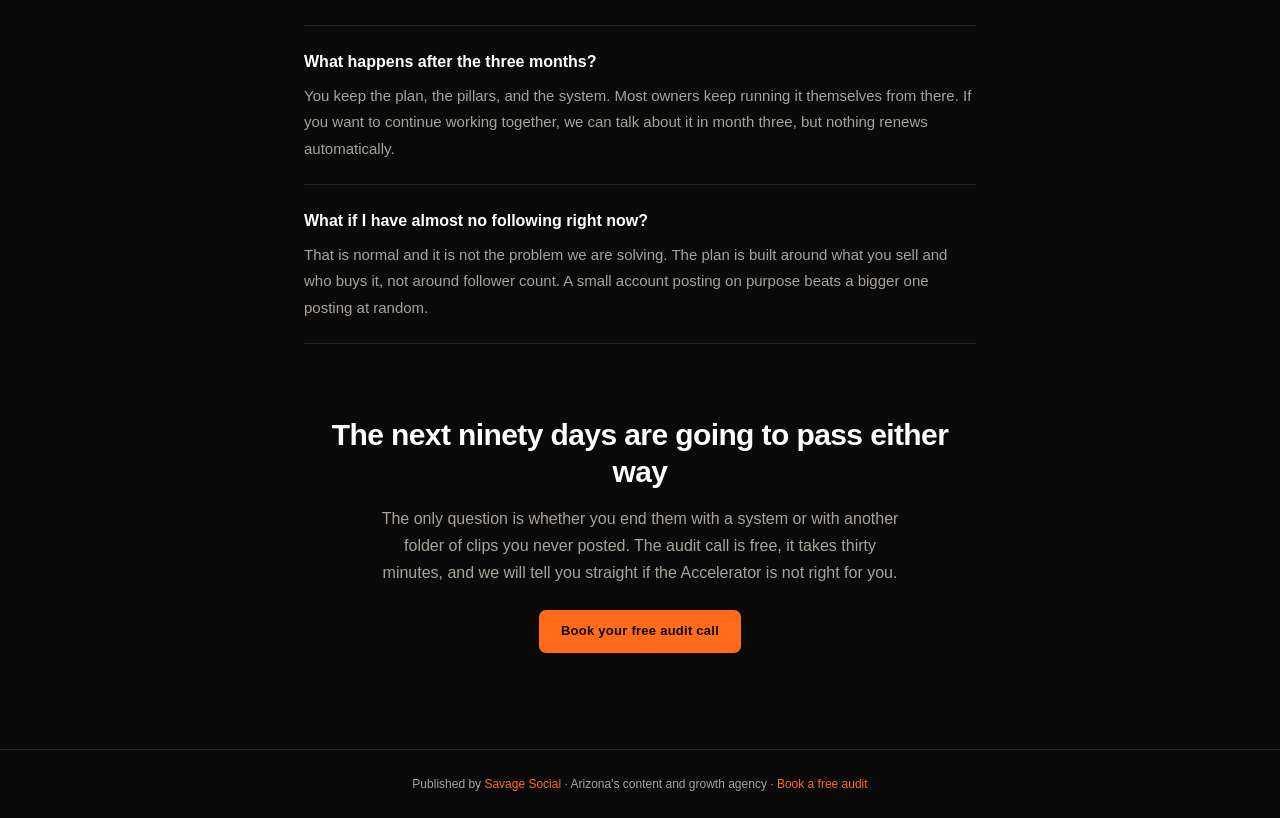
==== commit effa1741: "Make the posting split explicit on the Accelerator page Savage Social hands over the plan and, on th" ====
--- a/accelerator/index.html
+++ b/accelerator/index.html
@@ -97,7 +97,7 @@
         "name": "Do you post the content for me?",
         "acceptedAnswer": {
           "@type": "Answer",
-          "text": "No, on either tier. The Accelerator is strategy, direction, and on the higher tier editing. It is not account management. Publishing and replying to comments stay with you. If you want a full done-for-you setup where we run the account, say so on the call and we will talk about what that looks like instead."
+          "text": "No. We never log into your account. You post everything yourself, on your schedule, so the account and the audience stay yours. What we hand over is the plan and, on the $1,200 tier, the finished videos ready to go."
         }
       },
       {
@@ -138,7 +138,7 @@
 <div class="lp-hero">
   <div class="lp-eyebrow">The Savage Social Accelerator</div>
   <h1>Three months from now you either have a content system or another camera roll of posts you never used</h1>
-  <p class="lp-sub">The Accelerator gives you a <strong>90-day content plan built for your business</strong> and a <strong>strategy call every month</strong>, for $600 a month. If editing is the thing that keeps the clips stuck on your phone, <strong>$1,200 adds ten videos edited every month</strong>. Three months either way, and Sunday night stops being a guessing game.</p>
+  <p class="lp-sub">The Accelerator gives you a <strong>90-day content plan built for your business</strong> and a <strong>strategy call every month</strong>, for $600 a month. If editing is the thing that keeps the clips stuck on your phone, <strong>$1,200 adds ten videos edited every month</strong>. You post it, we never touch your account. Three months either way, and Sunday night stops being a guessing game.</p>
   <div class="lp-cta-row">
     <a class="cta-btn" href="https://calendly.com/arinatann/full-social-media-audit" target="_blank">Book your free audit call</a>
     <span class="lp-cta-note">Free 30 minutes. We tell you if this is a fit before you pay anything.</span>
@@ -216,7 +216,27 @@
     <p>This is the tier for the owner whose camera roll is already full. The footage exists. It has just never made it past the editing app.</p>
   </div>
 
-  <p><strong>What this is not:</strong> we do not film for you, write the caption that sits under the post, schedule, publish, or manage your DMs on either tier. At $600 the Accelerator is strategy and direction. At $1,200 it is strategy, direction, and editing, handed back to you ready to go. If you want someone to take the account off your hands entirely, tell us on the call and we will talk about that instead of selling you this.</p>
+  <h2>Who does what, so nobody is surprised in week one</h2>
+  <p>We hand you two things: the plan, and on the higher tier the finished videos. Your account stays yours. We never log into it, we never publish anything, and nothing goes live that you did not put there yourself.</p>
+  <div class="fit-grid">
+    <div class="fit-card yes">
+      <h3>What we hand over</h3>
+      <ul class="check-list">
+        <li>The 90-day plan, the pillars, and the post topics</li>
+        <li>A strategy call every month for three months</li>
+        <li>On the $1,200 tier, ten edited videos a month, finished and ready to go</li>
+      </ul>
+    </div>
+    <div class="fit-card">
+      <h3>What stays on your side</h3>
+      <ul class="check-list x">
+        <li>Filming the raw clips the plan asks for</li>
+        <li>Posting every one of them, on your account, on your schedule</li>
+        <li>The caption under the post, the comments, and the DMs</li>
+      </ul>
+    </div>
+  </div>
+  <p>If you want someone to log in and run the account for you, this is the wrong program. Tell us on the call and we will talk about that instead of selling you this.</p>
 </div>
 
 <div class="lp-section">
@@ -328,7 +348,7 @@
 
   <div class="faq-item">
     <h3>Do you post the content for me?</h3>
-    <p>No, on either tier. The Accelerator is strategy, direction, and on the higher tier editing. It is not account management. Publishing and replying to comments stay with you. If you want a full done-for-you setup where we run the account, say so on the call and we will talk about what that looks like instead.</p>
+    <p>No, and that is not a limitation we are apologising for. We never log into your account. You post everything yourself, on your schedule, so the account and the audience stay yours. What we hand over is the plan and, on the $1,200 tier, the finished videos. If you want someone to take the login and run it for you, say so on the call and we will talk about what that looks like instead.</p>
   </div>
 
   <div class="faq-item">
--- a/styles.css
+++ b/styles.css
@@ -1,12 +1,12 @@
 :root {
-  --bg: #0a0a0f;
-  --surface: #111118;
-  --surface2: #1a1a24;
-  --border: #2a2a38;
-  --accent: #c8ff00;
-  --text: #f0f0f5;
-  --muted: #7a7a95;
-  --blue: #4d9fff;
+  --bg: #0a0a0a;
+  --surface: #141414;
+  --surface2: #1a1a1a;
+  --border: #262626;
+  --accent: #ff6b1a;
+  --text: #ffffff;
+  --muted: #a8a29a;
+  --link: #ff8f4d;
   --max: 720px;
 }
 
@@ -38,7 +38,7 @@
 .nav-logo span { color: var(--accent); }
 .nav-cta {
   background: var(--accent);
-  color: #0a0a0f;
+  color: #0a0a0a;
   font-size: 12px;
   font-weight: 700;
   padding: 8px 16px;
@@ -162,7 +162,7 @@
 .article-body p {
   font-size: 16px;
   line-height: 1.8;
-  color: #c8c8dc;
+  color: #cfcac0;
   margin-bottom: 20px;
 }
 .article-body h2 {
@@ -184,12 +184,12 @@
 }
 .article-body li {
   font-size: 16px;
-  color: #c8c8dc;
+  color: #cfcac0;
   line-height: 1.75;
   margin-bottom: 6px;
 }
 .article-body strong { color: var(--text); font-weight: 600; }
-.article-body a { color: var(--blue); text-decoration: underline; text-underline-offset: 3px; }
+.article-body a { color: var(--link); text-decoration: underline; text-underline-offset: 3px; }
 
 .step-block {
   counter-reset: steps;
@@ -238,14 +238,14 @@
 }
 
 .prompt-block {
-  background: #0d0d16;
+  background: #121212;
   border: 1px solid var(--border);
   border-left: 3px solid var(--accent);
   border-radius: 8px;
   padding: 16px 18px;
   font-family: 'Courier New', monospace;
   font-size: 13px;
-  color: #b8d4ff;
+  color: #e8c9b0;
   white-space: pre-wrap;
   margin: 14px 0;
   line-height: 1.7;
@@ -253,7 +253,7 @@
 
 .cta-box {
   background: var(--surface);
-  border: 1px solid rgba(200,255,0,0.25);
+  border: 1px solid rgba(255,107,26,0.25);
   border-radius: 12px;
   padding: 28px;
   margin: 48px 0 32px;
@@ -266,7 +266,7 @@
 .cta-btn {
   display: inline-block;
   background: var(--accent);
-  color: #0a0a0f;
+  color: #0a0a0a;
   font-size: 13px;
   font-weight: 700;
   padding: 10px 22px;
@@ -290,7 +290,7 @@
 }
 .sources ul { padding-left: 0; list-style: none; }
 .sources li { font-size: 13px; margin-bottom: 6px; }
-.sources a { color: var(--blue) !important; }
+.sources a { color: var(--link) !important; }
 
 /* LANDING PAGE */
 .lp-hero {
@@ -375,7 +375,7 @@
 .lp-section p {
   font-size: 16px;
   line-height: 1.8;
-  color: #c8c8dc;
+  color: #cfcac0;
   margin-bottom: 18px;
 }
 .lp-section p strong { color: var(--text); font-weight: 600; }
@@ -394,7 +394,7 @@
   padding-left: 26px;
   font-size: 15px;
   line-height: 1.7;
-  color: #c8c8dc;
+  color: #cfcac0;
   margin-bottom: 10px;
 }
 .check-list li::before {
@@ -498,7 +498,7 @@
   border-radius: 12px;
   padding: 22px;
 }
-.fit-card.yes { border-color: rgba(200,255,0,0.25); }
+.fit-card.yes { border-color: rgba(255,107,26,0.25); }
 .fit-card h3 {
   font-size: 15px;
   font-weight: 700;
@@ -508,7 +508,7 @@
 
 .price-card {
   background: var(--surface);
-  border: 1px solid rgba(200,255,0,0.3);
+  border: 1px solid rgba(255,107,26,0.3);
   border-radius: 14px;
   padding: 32px;
   margin-top: 24px;
@@ -543,8 +543,8 @@
   gap: 8px;
 }
 .tier-badge {
-  background: rgba(200,255,0,0.12);
-  border: 1px solid rgba(200,255,0,0.3);
+  background: rgba(255,107,26,0.12);
+  border: 1px solid rgba(255,107,26,0.3);
   color: var(--accent);
   border-radius: 999px;
   padding: 3px 9px;
